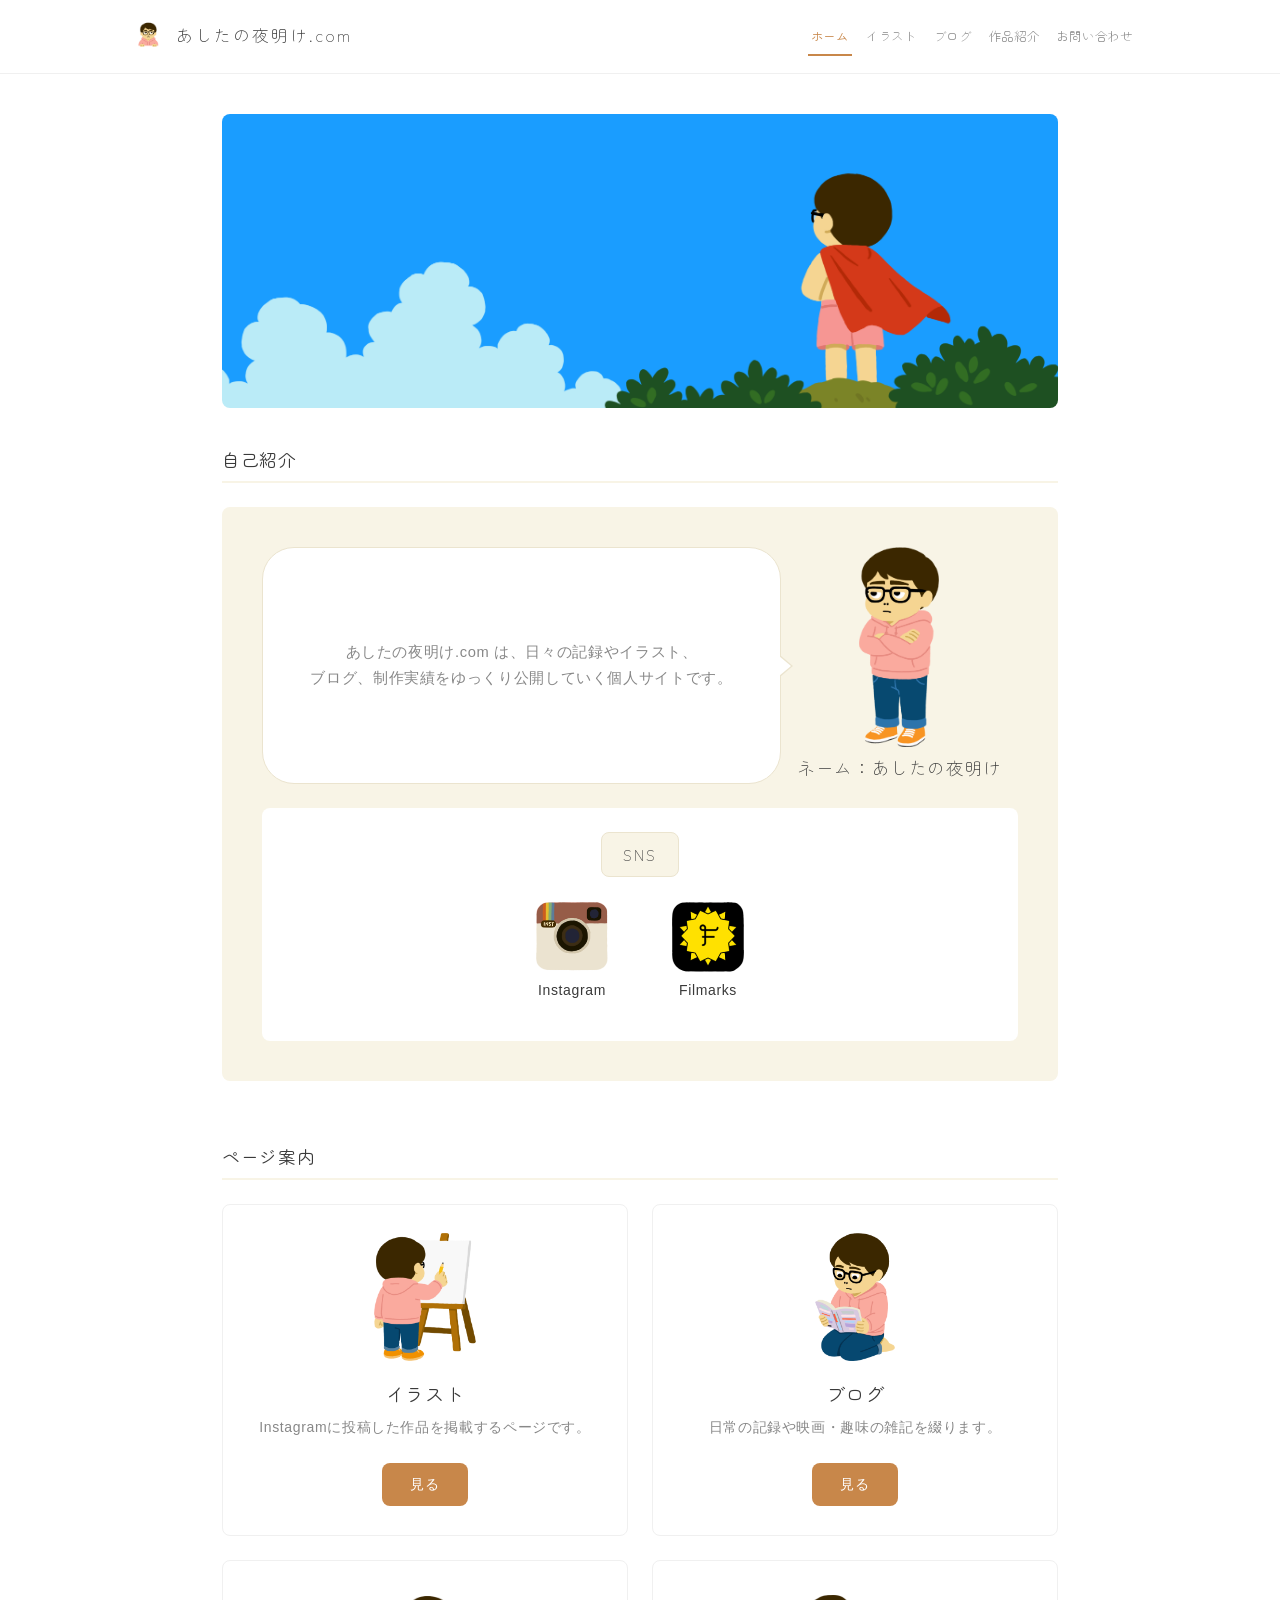
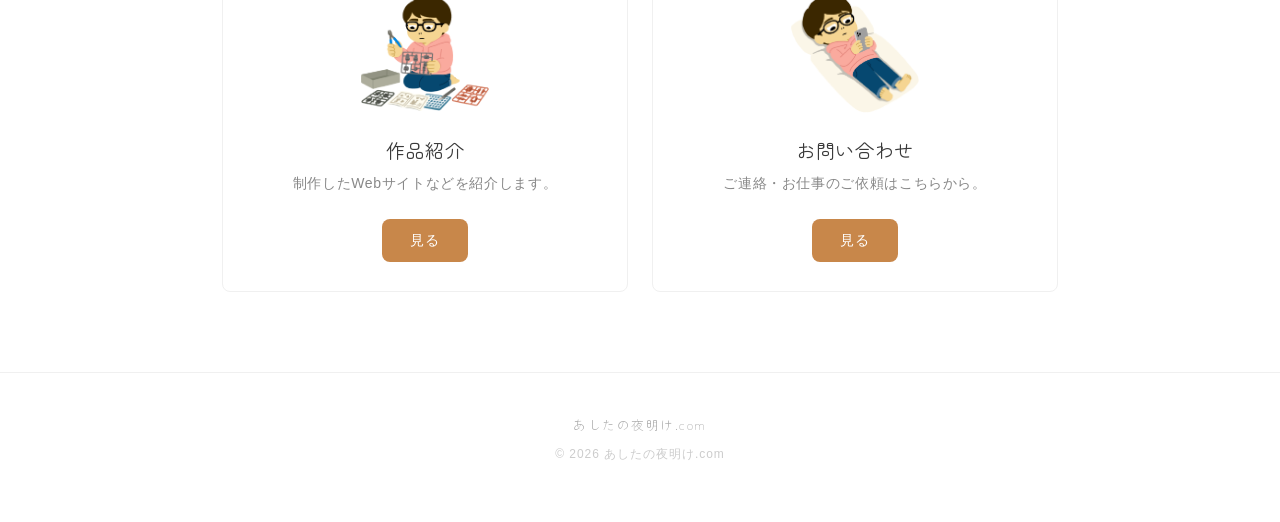
==== index.html @ b22ec567 "自己紹介欄のSNS表示を整理 Co-authored-by: Cursor <cursoragent@cursor.com>" ====
<!DOCTYPE html>
<html lang="ja">
<head>
  <meta charset="UTF-8">
  <meta name="viewport" content="width=device-width, initial-scale=1.0">
  <!-- Google tag (gtag.js) -->
  <script async src="https://www.googletagmanager.com/gtag/js?id=G-9WKCQCYGFY"></script>
  <script>
    window.dataLayer = window.dataLayer || [];
    function gtag(){dataLayer.push(arguments);}
    gtag('js', new Date());

    gtag('config', 'G-9WKCQCYGFY');
  </script>
  <link rel="icon" href="images/favicon.png" type="image/png">

  <meta name="description" content="「あしたの夜明け」は、日々の記録やイラスト、ブログ、作品紹介をゆっくり公開していく個人サイトです。">

  <link rel="canonical" href="https://ashitanoyoake.com/">

  <meta property="og:title" content="あしたの夜明け | 日常の記録・イラスト・作品">
  <meta property="og:description" content="「あしたの夜明け」は、日々の記録やイラスト、ブログ、作品紹介をゆっくり公開していく個人サイトです。">
  <meta property="og:type" content="website">
  <meta property="og:url" content="https://ashitanoyoake.com/">
  <meta property="og:site_name" content="あしたの夜明け">
  <meta property="og:image" content="https://ashitanoyoake.com/images/ogp.png">
  <meta property="og:image:width" content="1200">
  <meta property="og:image:height" content="630">
  <meta property="og:image:type" content="image/png">

  <meta name="twitter:card" content="summary">
  <meta name="twitter:title" content="あしたの夜明け | 日常の記録・イラスト・作品">
  <meta name="twitter:description" content="「あしたの夜明け」は、日々の記録やイラスト、ブログ、作品紹介をゆっくり公開していく個人サイトです。">
  <meta name="twitter:image" content="https://ashitanoyoake.com/images/ogp.png">

  <script type="application/ld+json">
  {
    "@context": "https://schema.org",
    "@type": "WebSite",
    "name": "あしたの夜明け",
    "alternateName": "Ashita no Yoake",
    "url": "https://ashitanoyoake.com/",
    "description": "好きなものを、好きなかたちで。映画・フィギュア・写真・イラスト・日常の記録をまとめた個人サイト。",
    "inLanguage": "ja"
  }
  </script>
  <script type="application/ld+json">
  {
    "@context": "https://schema.org",
    "@type": "Person",
    "url": "https://ashitanoyoake.com/",
    "sameAs": [
      "https://www.instagram.com/ashitanoyoakedotcom/"
    ]
  }
  </script>

  <title>あしたの夜明け.com | 〜日常の記録〜</title>
  <link rel="preconnect" href="https://fonts.googleapis.com">
  <link rel="preconnect" href="https://fonts.gstatic.com" crossorigin>
  <link href="https://fonts.googleapis.com/css2?family=Zen+Maru+Gothic&display=swap" rel="stylesheet">
  <link rel="stylesheet" href="style.css">
</head>
<body>
  <header class="site-header">
    <div class="layout-inner header-inner">
      <p class="site-logo">
        <a href="index.html">
          <img src="images/favicon.png" alt="" class="site-logo-icon" width="32" height="32">
          あしたの夜明け.com
        </a>
      </p>

      <button class="nav-toggle" type="button" aria-expanded="false" aria-controls="site-nav" aria-label="メニューを開く">
        <span class="nav-toggle-bar"></span>
        <span class="nav-toggle-bar"></span>
        <span class="nav-toggle-bar"></span>
      </button>

      <nav class="site-nav" id="site-nav" aria-label="メインナビゲーション">
        <ul class="nav-list">
          <li><a href="index.html" aria-current="page">ホーム</a></li>
          <li><a href="instagram.html">イラスト</a></li>
          <li><a href="blog.html">ブログ</a></li>
          <li><a href="works.html">作品紹介</a></li>
          <li><a href="contact.html">お問い合わせ</a></li>
        </ul>
      </nav>
    </div>
  </header>

  <main class="page-main home-page">
    <div class="content-inner">
      <h1 class="visually-hidden">あしたの夜明け.com</h1>

      <section class="hero home-hero" aria-label="メインビジュアル">
        <!-- メインビジュアル: images/main-visual.jpg を差し替えるだけで反映されます -->
        <div class="hero-visual-wrap">
          <img
            src="images/main-visual.jpg"
            alt="青空の下、丘の上で赤いマントをはおった少年が遠くを見つめているイラスト"
            class="hero-visual"
            width="1024"
            height="682"
          >
        </div>
      </section>

      <section class="home-section intro" aria-labelledby="intro-heading">
        <h2 id="intro-heading" class="section-heading">自己紹介</h2>
        <div class="intro-card">
          <div class="intro-dialogue">
            <div class="intro-speech">
              <p class="intro-text">
                <span class="intro-text-line">あしたの夜明け.com は、日々の記録やイラスト、</span>
                <span class="intro-text-line">ブログ、制作実績をゆっくり公開していく個人サイトです。</span>
              </p>
            </div>
            <div class="intro-profile">
              <!-- プロフィール画像: images/profile.jpg を差し替えるだけで反映されます -->
              <img
                src="images/profile.jpg"
                alt="あしたの夜明けのプロフィール画像"
                class="profile-avatar"
                width="80"
              >
              <p class="profile-name">ネーム：あしたの夜明け</p>
            </div>
          </div>
          <div class="intro-sns">
            <div class="intro-sns-card">
              <p class="intro-sns-heading">SNS</p>
              <!-- SNSアイコン: images/sns/ 内の jpg を差し替えるだけで反映されます -->
              <ul class="sns-list">
                <li>
                  <a href="#" class="sns-link">
                    <img src="images/sns/instagram.jpg" alt="" class="sns-icon" width="64" height="64">
                    <span class="sns-label">Instagram</span>
                  </a>
                </li>
                <li>
                  <a href="#" class="sns-link">
                    <img src="images/sns/filmarks.jpg" alt="" class="sns-icon" width="64" height="64">
                    <span class="sns-label">Filmarks</span>
                  </a>
                </li>
              </ul>
            </div>
          </div>
        </div>
      </section>

      <section class="home-section page-guide" aria-labelledby="guide-heading">
        <h2 id="guide-heading" class="section-heading">ページ案内</h2>
        <!-- ページ案内アイコン: images/guide/ 内の jpg を差し替えるだけで反映されます -->
        <div class="guide-cards">
          <article>
            <a href="instagram.html" class="guide-card-link">
              <img src="images/guide/illustration.jpg" alt="" class="guide-icon" width="128" height="128">
              <h3 class="guide-card-title">イラスト</h3>
              <p class="guide-card-text">Instagramに投稿した作品を掲載するページです。</p>
              <span class="guide-card-more">見る</span>
            </a>
          </article>
          <article>
            <a href="blog.html" class="guide-card-link">
              <img src="images/guide/blog.jpg" alt="" class="guide-icon" width="128" height="128">
              <h3 class="guide-card-title">ブログ</h3>
              <p class="guide-card-text">日常の記録や映画・趣味の雑記を綴ります。</p>
              <span class="guide-card-more">見る</span>
            </a>
          </article>
          <article>
            <a href="works.html" class="guide-card-link">
              <img src="images/guide/works.jpg" alt="" class="guide-icon" width="128" height="128">
              <h3 class="guide-card-title">作品紹介</h3>
              <p class="guide-card-text">制作したWebサイトなどを紹介します。</p>
              <span class="guide-card-more">見る</span>
            </a>
          </article>
          <article>
            <a href="contact.html" class="guide-card-link">
              <img src="images/guide/contact.jpg" alt="" class="guide-icon" width="128" height="128">
              <h3 class="guide-card-title">お問い合わせ</h3>
              <p class="guide-card-text">ご連絡・お仕事のご依頼はこちらから。</p>
              <span class="guide-card-more">見る</span>
            </a>
          </article>
        </div>
      </section>
    </div>
  </main>

  <footer class="site-footer">
    <div class="layout-inner footer-inner">
      <p class="footer-brand">あしたの夜明け.com</p>
      <p class="footer-copy">&copy; 2026 あしたの夜明け.com</p>
    </div>
  </footer>

  <button class="page-top-button" type="button" aria-label="ページトップへ戻る">↑ Top</button>

  <script src="script.js"></script>
</body>
</html>
---- style.css ----
/* ========================================
   変数（色・フォント・余白）
   ======================================== */
:root {
  --color-cream: #f8f4e6;
  --color-cream-dark: #ebe4cf;
  --color-white: #ffffff;
  --color-text: #3a3a3a;
  --color-text-muted: #888888;
  --color-border: #f0f0f0;
  --color-accent: #c8874a;
  --color-accent-light: #f5ebe0;

  --font-display: "Zen Maru Gothic", sans-serif;
  --font-body: "Hiragino Sans", "Hiragino Kaku Gothic ProN", Meiryo, sans-serif;

  --layout-max: 1080px;   /* ヘッダー・フッター */
  --content-max: 900px;    /* メインコンテンツ */
  --space-xs: 0.5rem;
  --space-sm: 1rem;
  --space-md: 1.5rem;
  --space-lg: 2.5rem;
  --space-xl: 4rem;

  --radius: 8px;
  --shadow: 0 2px 8px rgba(0, 0, 0, 0.06);
}

/* ========================================
   リセット・基本スタイル
   ======================================== */
*,
*::before,
*::after {
  box-sizing: border-box;
}

body {
  margin: 0;
  font-family: var(--font-body);
  font-size: 16px;
  font-weight: 300;
  line-height: 1.9;
  letter-spacing: 0.04em;
  color: var(--color-text);
  background-color: var(--color-white);
}

img {
  max-width: 100%;
  height: auto;
  display: block;
}

a {
  color: var(--color-text);
  text-decoration: none;
}

a:hover {
  color: var(--color-accent);
}

h1, h2, h3 {
  line-height: 1.4;
  margin: 0 0 var(--space-sm);
}

p {
  margin: 0 0 var(--space-sm);
}

ul {
  margin: 0;
  padding: 0;
  list-style: none;
}

/* ヘッダー・フッター用（1080px） */
.layout-inner {
  max-width: var(--layout-max);
  margin-inline: auto;
  padding-inline: 2rem;
  width: 100%;
}

/* メインコンテンツ用（900px） */
.content-inner {
  max-width: var(--content-max);
  margin-inline: auto;
  padding-inline: 2rem;
  width: 100%;
}

main.page-main {
  padding-bottom: 5rem;
}

.page-main.home-page {
  padding-top: 0;
}

.page-main:not(.home-page) {
  padding-top: 2.5rem;
}

/* ========================================
   ヘッダー
   ======================================== */
.site-header {
  background-color: var(--color-white);
  border-bottom: 1px solid var(--color-border);
}

.header-inner {
  display: flex;
  flex-wrap: wrap;
  align-items: center;
  gap: var(--space-sm);
  padding-block: 1.2rem 1rem;
}

.site-logo {
  margin: 0;
  font-family: var(--font-display);
  font-size: 1.05rem;
  letter-spacing: 0.12em;
  line-height: 1.5;
}

.site-logo a {
  display: inline-flex;
  align-items: center;
  gap: 0.75rem;
  color: var(--color-text);
  text-decoration: none;
}

.site-logo a:hover {
  color: var(--color-text);
  text-decoration: none;
}

.site-logo-icon {
  width: 32px;
  height: 32px;
  flex-shrink: 0;
}

.nav-toggle {
  display: none;
  flex-direction: column;
  justify-content: center;
  gap: 5px;
  width: 44px;
  height: 44px;
  padding: 0;
  border: none;
  border-radius: 0;
  background: transparent;
  cursor: pointer;
}

.nav-toggle-bar {
  display: block;
  width: 20px;
  height: 2px;
  margin-inline: auto;
  background-color: var(--color-text);
  transition: transform 0.2s, opacity 0.2s;
}

.site-nav {
  margin-left: auto;
  margin-right: 0.75rem;
}

.nav-list {
  display: flex;
  flex-wrap: wrap;
  justify-content: flex-end;
  gap: var(--space-xs) 0.65rem;
}

.nav-list a {
  display: inline-block;
  padding: 0.3rem 0.2rem;
  font-family: var(--font-display);
  font-size: 0.78rem;
  color: var(--color-text-muted);
  border-bottom: 2px solid transparent;
  text-decoration: none;
  letter-spacing: 0.06em;
  transition: color 0.2s ease, border-color 0.2s ease;
}

.nav-list a:hover {
  color: var(--color-accent);
  text-decoration: none;
}

.nav-list a[aria-current="page"] {
  font-weight: 400;
  color: var(--color-accent);
  border-bottom-color: var(--color-accent);
}

/* ========================================
   下層ページ：ページヘッダー
   ======================================== */
.page-header {
  margin-bottom: 2.5rem;
  text-align: center;
}

.page-deco {
  margin: 0 0 1.25rem;
}

.page-title {
  display: inline-block;
  margin: 0 0 0.75rem;
  padding-bottom: 0.35rem;
  border-bottom: 2px solid var(--color-accent);
  font-family: var(--font-display);
  font-size: 1.2rem;
  font-weight: 400;
  letter-spacing: 0.1em;
  color: var(--color-text);
}

.page-lead,
.section-lead {
  margin: 0 auto;
  max-width: 36em;
  font-size: 0.875rem;
  line-height: 1.9;
  color: var(--color-text-muted);
}

.section-link {
  margin-top: var(--space-md);
  font-size: 0.875rem;
}

.section-link a {
  color: var(--color-accent);
}

.section-link a:hover {
  color: var(--color-accent);
  text-decoration: none;
}

/* ========================================
   プレースホルダー
   ======================================== */
.placeholder {
  display: flex;
  align-items: center;
  justify-content: center;
  background: linear-gradient(145deg, var(--color-cream-dark), var(--color-cream));
  border: 1px solid var(--color-border);
  color: var(--color-text-muted);
  font-size: 0.75rem;
  box-sizing: border-box;
}

.deco-placeholder {
  width: 160px;
  height: 160px;
  margin-inline: auto;
  border-radius: 50%;
}

.page-deco-image {
  display: block;
  width: 160px;
  height: 160px;
  margin-inline: auto;
  object-fit: contain;
}

.page-deco-image-sm {
  width: 128px;
  height: 128px;
}

.thumb-placeholder,
.work-placeholder,
.gallery-placeholder {
  width: 100%;
  aspect-ratio: 1 / 1;
}

.multi-placeholder {
  width: 100%;
  aspect-ratio: 1 / 1;
  font-size: 0.7rem;
  border-style: dashed;
  background-color: var(--color-white);
}

.guide-icon {
  display: block;
  width: 128px;
  height: 128px;
  margin: 0 auto 1.2rem;
  object-fit: contain;
}

/* ========================================
   ホーム：メインビジュアル
   ======================================== */
.hero {
  background: linear-gradient(180deg, var(--color-cream) 0%, var(--color-white) 100%);
  padding-block: var(--space-lg) var(--space-md);
}

.home-hero {
  margin-bottom: var(--space-lg);
  padding: 0;
  background: none;
}

.home-hero .hero-visual-wrap {
  width: 100%;
  overflow: hidden;
  border-radius: var(--radius);
  box-shadow: none;
  aspect-ratio: 1024 / 360;
}

.home-hero .hero-visual {
  display: block;
  width: 100%;
  height: 100%;
  object-fit: cover;
  object-position: center bottom;
}

.hero-visual-wrap {
  overflow: hidden;
  border-radius: var(--radius);
  aspect-ratio: 1024 / 400;
  box-shadow: var(--shadow);
}

.hero-visual {
  display: block;
  width: 100%;
  height: 100%;
  object-fit: cover;
  object-position: center bottom;
}

.visually-hidden {
  position: absolute;
  width: 1px;
  height: 1px;
  padding: 0;
  margin: -1px;
  overflow: hidden;
  clip: rect(0, 0, 0, 0);
  white-space: nowrap;
  border: 0;
}

/* ========================================
   ホーム：セクション共通
   ======================================== */
.page-main.home-page > .content-inner {
  padding-top: var(--space-lg);
}

.home-section {
  margin-bottom: var(--space-xl);
}

.home-section:last-child {
  margin-bottom: 0;
}

.section-heading {
  font-family: var(--font-display);
  font-size: 1.1rem;
  font-weight: 400;
  padding-bottom: var(--space-xs);
  border-bottom: 2px solid var(--color-cream);
  margin-bottom: var(--space-md);
}

/* 自己紹介 */
.intro-card {
  display: flex;
  flex-direction: column;
  gap: var(--space-md);
  padding: var(--space-lg);
  border: none;
  border-radius: var(--radius);
  background-color: var(--color-cream);
}

.intro-sns {
  text-align: center;
}

.intro-sns-card {
  padding: var(--space-md) var(--space-md) var(--space-lg);
  border: none;
  border-radius: var(--radius);
  background-color: var(--color-white);
  container-type: inline-size;
}

.intro-sns-heading {
  display: inline-block;
  font-family: var(--font-display);
  font-size: 0.95rem;
  letter-spacing: 0.12em;
  margin: 0 0 var(--space-md);
  padding: 0.45rem 1.35rem;
  color: var(--color-text);
  background-color: var(--color-cream);
  border: 1px solid var(--color-cream-dark);
  border-radius: var(--radius);
}

.intro-sns .sns-list {
  display: flex;
  flex-wrap: nowrap;
  justify-content: center;
  align-items: flex-start;
  width: 100%;
  gap: 3rem;
}

.intro-sns .sns-list li {
  flex: 0 0 auto;
  min-width: 5.5rem;
}

.intro-sns .sns-link {
  width: auto;
}

.intro-sns .sns-icon {
  width: 72px;
  height: 72px;
  margin-inline: auto;
  margin-bottom: var(--space-xs);
}

.intro-sns .sns-label {
  display: block;
  font-size: 0.875rem;
  line-height: 1.4;
}

.intro-dialogue {
  display: flex;
  align-items: stretch;
  gap: var(--space-sm);
}

.intro-speech {
  position: relative;
  flex: 1;
  min-width: 0;
  display: flex;
  align-items: center;
  padding: var(--space-md) var(--space-lg);
  background-color: var(--color-white);
  border: 1px solid var(--color-cream-dark);
  border-radius: 2rem;
  container-type: inline-size;
}

.intro-speech::before,
.intro-speech::after {
  content: "";
  position: absolute;
  top: 50%;
  transform: translateY(-50%);
  border-style: solid;
}

.intro-speech::before {
  right: -13px;
  border-width: 11px 0 11px 13px;
  border-color: transparent transparent transparent var(--color-cream-dark);
}

.intro-speech::after {
  right: -11px;
  border-width: 10px 0 10px 12px;
  border-color: transparent transparent transparent var(--color-white);
}

.intro-speech .intro-text {
  margin: 0;
  width: 100%;
  min-width: 0;
  color: var(--color-text-muted);
  font-size: clamp(0.875rem, calc((100cqi - 2.5rem) / 27), 1rem);
  line-height: 1.75;
  text-align: center;
}

.intro-text-line {
  display: block;
}

.intro-profile {
  flex-shrink: 0;
  display: flex;
  flex-direction: column;
  align-items: center;
  justify-content: center;
  gap: 0.25rem;
  min-width: 100px;
  margin-right: var(--space-sm);
  text-align: center;
}

.profile-avatar {
  width: 80px;
  height: auto;
  flex-shrink: 0;
  object-fit: contain;
}

.profile-name {
  font-family: var(--font-display);
  font-size: clamp(0.95rem, 2.5vw, 1.1rem);
  margin: 0;
}

/* ========================================
   ページトップへ戻るボタン
   ======================================== */
.page-top-button {
  position: fixed;
  right: var(--space-md);
  bottom: var(--space-md);
  z-index: 100;
  padding: 0.6rem 0.9rem;
  font-family: var(--font-body);
  font-size: 0.8125rem;
  line-height: 1;
  color: var(--color-text);
  background-color: var(--color-white);
  border: 1px solid var(--color-border);
  border-radius: var(--radius);
  box-shadow: var(--shadow);
  cursor: pointer;
  opacity: 0;
  visibility: hidden;
  pointer-events: none;
  transform: translateY(0.5rem);
  transition:
    opacity 0.3s ease,
    visibility 0.3s ease,
    transform 0.3s ease,
    color 0.2s ease,
    border-color 0.2s ease;
}

.page-top-button.is-visible {
  opacity: 1;
  visibility: visible;
  pointer-events: auto;
  transform: translateY(0);
}

.page-top-button:hover {
  color: var(--color-accent);
  border-color: var(--color-accent);
}

.page-top-button:focus-visible {
  outline: 2px solid var(--color-accent);
  outline-offset: 2px;
}

/* SNS */
.sns-list {
  display: flex;
  flex-wrap: wrap;
  justify-content: center;
  gap: var(--space-lg);
}

.sns-link {
  display: flex;
  flex-direction: column;
  align-items: center;
  color: var(--color-text);
  text-align: center;
  text-decoration: none;
}

.sns-link:hover {
  color: var(--color-accent);
  text-decoration: none;
}

.sns-icon {
  width: 64px;
  height: 64px;
  margin-bottom: var(--space-xs);
  object-fit: contain;
}

.sns-label {
  font-size: 0.875rem;
  line-height: 1.4;
}

/* ページ案内カード */
.guide-cards {
  display: grid;
  grid-template-columns: repeat(2, 1fr);
  gap: var(--space-md);
}

.guide-card-link {
  display: block;
  padding: 1.8rem 1.2rem;
  text-align: center;
  color: var(--color-text);
  border: 1px solid var(--color-border);
  border-radius: var(--radius);
  background: var(--color-white);
  transition: border-color 0.2s, background-color 0.2s;
}

.guide-card-link:hover {
  color: var(--color-text);
  text-decoration: none;
  border-color: var(--color-cream-dark);
  background-color: var(--color-cream);
}

.guide-card-title {
  font-family: var(--font-display);
  font-size: 1.2rem;
  font-weight: 400;
  margin-bottom: var(--space-xs);
}

.guide-card-text {
  margin: 0 0 var(--space-md);
  font-size: 0.875rem;
  color: var(--color-text-muted);
  line-height: 1.7;
}

.guide-card-more {
  display: inline-block;
  padding: 0.5rem 1.75rem;
  font-size: 0.875rem;
  color: var(--color-white);
  background-color: var(--color-accent);
  border-radius: var(--radius);
  transition: background-color 0.2s;
}

.guide-card-link:hover .guide-card-more {
  background-color: var(--color-text);
}

/* ========================================
   イラスト：ギャラリー
   ======================================== */
.gallery {
  display: grid;
  gap: var(--space-sm);
}

.gallery-illustration {
  grid-template-columns: repeat(3, 1fr);
}

/* Instagram ギャラリー */
.instagram-gallery-wrap {
  margin-bottom: var(--space-lg);
}

.instagram-gallery {
  display: grid;
  grid-template-columns: repeat(3, 1fr);
  gap: var(--space-md);
}

@media (max-width: 900px) {
  .instagram-gallery {
    grid-template-columns: repeat(2, 1fr);
  }
}

.instagram-gallery[hidden] {
  display: none !important;
}

.instagram-gallery-message[hidden] {
  display: none !important;
}

.instagram-gallery-message {
  margin: var(--space-lg) 0;
  padding: var(--space-lg);
  text-align: center;
  color: var(--color-text-muted);
  background-color: var(--color-white);
  border: 1px solid var(--color-border);
  border-radius: var(--radius);
}

.instagram-gallery-item {
  display: block;
  width: 100%;
  aspect-ratio: 1 / 1;
  padding: 0;
  overflow: hidden;
  border: 1px solid var(--color-border);
  border-radius: var(--radius);
  background-color: var(--color-white);
  cursor: pointer;
  transition: border-color 0.2s ease;
}

.instagram-gallery-item:hover {
  border-color: var(--color-accent);
}

.instagram-gallery-item:focus-visible {
  outline: 2px solid var(--color-accent);
  outline-offset: 2px;
}

.instagram-gallery-item img {
  display: block;
  width: 100%;
  height: 100%;
  object-fit: cover;
}

/* Instagram モーダル */
body.instagram-modal-open {
  overflow: hidden;
}

.instagram-modal {
  position: fixed;
  inset: 0;
  z-index: 200;
  display: flex;
  align-items: center;
  justify-content: center;
  padding: var(--space-md);
  background-color: rgba(0, 0, 0, 0.82);
}

.instagram-modal[hidden] {
  display: none;
}

.instagram-modal-inner {
  position: relative;
  width: min(92vw, 720px);
  max-height: 92vh;
}

.instagram-modal-figure {
  display: flex;
  flex-direction: column;
  align-items: center;
  margin: 0;
}

.instagram-modal-image {
  display: block;
  max-width: 100%;
  max-height: calc(92vh - 5rem);
  width: auto;
  height: auto;
  object-fit: contain;
  border-radius: var(--radius);
}

.instagram-modal-caption {
  margin-top: var(--space-sm);
  text-align: center;
}

.instagram-modal-link {
  display: inline-block;
  padding: 0.5rem 1rem;
  font-size: 0.875rem;
  font-weight: 500;
  color: var(--color-white);
  background-color: var(--color-accent);
  border-radius: var(--radius);
  text-decoration: none;
  transition: background-color 0.2s ease;
}

.instagram-modal-link:hover {
  background-color: var(--color-text);
  text-decoration: none;
}

.instagram-modal-close,
.instagram-modal-prev,
.instagram-modal-next {
  position: absolute;
  z-index: 1;
  display: flex;
  align-items: center;
  justify-content: center;
  width: 2.5rem;
  height: 2.5rem;
  padding: 0;
  font-size: 1.25rem;
  line-height: 1;
  color: var(--color-white);
  background-color: rgba(0, 0, 0, 0.55);
  border: 1px solid rgba(255, 255, 255, 0.25);
  border-radius: 50%;
  cursor: pointer;
  transition: background-color 0.2s ease;
}

.instagram-modal-close:hover,
.instagram-modal-prev:hover,
.instagram-modal-next:hover,
.instagram-modal-close:focus-visible,
.instagram-modal-prev:focus-visible,
.instagram-modal-next:focus-visible {
  background-color: rgba(0, 0, 0, 0.8);
  outline: none;
}

.instagram-modal-close {
  top: -0.25rem;
  right: -0.25rem;
  font-size: 1.5rem;
}

.instagram-modal-prev {
  top: 50%;
  left: -3rem;
  transform: translateY(-50%);
}

.instagram-modal-next {
  top: 50%;
  right: -3rem;
  transform: translateY(-50%);
}

.instagram-modal-prev:disabled,
.instagram-modal-next:disabled {
  opacity: 0.35;
  cursor: not-allowed;
}

.instagram-modal-prev:disabled:hover,
.instagram-modal-next:disabled:hover {
  background-color: rgba(0, 0, 0, 0.55);
}

/* ========================================
   ブログ：記事一覧＋サイドバー
   ======================================== */
.blog-layout {
  display: grid;
  grid-template-columns: minmax(0, 1fr) 240px;
  column-gap: var(--space-xl);
  row-gap: var(--space-lg);
  align-items: start;
  margin-top: 0;
}

.blog-main {
  min-width: 0;
}

.blog-list {
  list-style: none;
  margin: 0;
  padding: 0;
}

.blog-item.is-hidden {
  display: none;
}

.blog-list li {
  border-bottom: 1px solid var(--color-border);
}

.blog-list li:last-child {
  border-bottom: none;
}

.blog-item-link {
  display: flex;
  align-items: center;
  justify-content: space-between;
  gap: var(--space-sm);
  padding: 1.25rem 0;
  color: var(--color-text);
  text-decoration: none;
  transition: color 0.2s ease;
}

.blog-item-link:hover {
  color: var(--color-accent);
  text-decoration: none;
}

.blog-item-body {
  flex: 1;
}

.blog-date {
  display: block;
  font-size: 0.8125rem;
  color: var(--color-text-muted);
  margin-bottom: 0.2rem;
}

.blog-category {
  display: inline-block;
  margin-bottom: 0.35rem;
  padding: 0.15rem 0.5rem;
  font-size: 0.75rem;
  line-height: 1.4;
  color: var(--color-accent);
  background-color: var(--color-accent-light);
  border: 1px solid var(--color-border);
  border-radius: 999px;
}

.blog-title {
  display: block;
  font-size: 0.95rem;
  font-weight: 400;
  margin-bottom: 0.3rem;
}

.blog-excerpt {
  margin: 0;
  font-size: 0.875rem;
  color: var(--color-text-muted);
}

.blog-arrow {
  flex-shrink: 0;
  font-size: 1rem;
  color: var(--color-border);
}

.blog-sidebar {
  display: flex;
  flex-direction: column;
  gap: var(--space-md);
  margin-top: 0;
  margin-inline-start: var(--space-sm);
  justify-self: end;
}

.blog-widget {
  padding: var(--space-md);
  border: 1px solid var(--color-border);
  border-radius: var(--radius);
  background-color: var(--color-white);
}

.blog-widget-title {
  margin: 0 0 var(--space-sm);
  padding-bottom: 0.5rem;
  font-family: var(--font-display);
  font-size: 0.9rem;
  font-weight: 400;
  letter-spacing: 0.08em;
  border-bottom: 1px solid var(--color-border);
}

.blog-category-list {
  list-style: none;
  margin: 0;
  padding: 0;
  display: flex;
  flex-direction: column;
  gap: 0.35rem;
}

.blog-category-button {
  width: 100%;
  padding: 0.45rem 0.75rem;
  font-family: var(--font-body);
  font-size: 0.875rem;
  text-align: left;
  color: var(--color-text);
  background-color: var(--color-white);
  border: 1px solid var(--color-border);
  border-radius: var(--radius);
  cursor: pointer;
  transition:
    color 0.2s ease,
    border-color 0.2s ease,
    background-color 0.2s ease;
}

.blog-category-button:hover {
  color: var(--color-accent);
  border-color: var(--color-accent);
}

.blog-category-button.is-active {
  color: var(--color-white);
  background-color: var(--color-accent);
  border-color: var(--color-accent);
}

.blog-recent-list {
  list-style: none;
  margin: 0;
  padding: 0;
}

.blog-recent-list li {
  padding: 0.65rem 0;
  border-bottom: 1px solid var(--color-border);
}

.blog-recent-list li:last-child {
  padding-bottom: 0;
  border-bottom: none;
}

.blog-recent-list li:first-child {
  padding-top: 0;
}

.blog-recent-link {
  display: block;
  margin-bottom: 0.2rem;
  font-size: 0.875rem;
  font-weight: 500;
  line-height: 1.5;
  color: var(--color-text);
  text-decoration: none;
}

.blog-recent-link:hover {
  color: var(--color-accent);
  text-decoration: none;
}

.blog-recent-date {
  display: block;
  font-size: 0.75rem;
  color: var(--color-text-muted);
}

.blog-profile-avatar {
  display: block;
  width: 56px;
  height: auto;
  margin: 0 auto var(--space-sm);
  object-fit: contain;
}

.blog-profile-text {
  margin: 0 0 var(--space-sm);
  font-size: 0.875rem;
  line-height: 1.7;
  color: var(--color-text-muted);
}

.blog-profile-link {
  display: inline-block;
  font-size: 0.875rem;
  font-weight: 500;
  color: var(--color-accent);
  text-decoration: none;
}

.blog-profile-link:hover {
  text-decoration: underline;
}

/* ========================================
   実績紹介：ポートフォリオカード
   ======================================== */
.works-portfolio {
  display: flex;
  flex-direction: column;
  gap: var(--space-xl);
}

.works-card {
  display: flex;
  flex-direction: column;
  overflow: hidden;
  width: 100%;
  padding: var(--space-lg);
  background-color: var(--color-white);
  border: 1px solid var(--color-border);
  border-radius: var(--radius);
  transition: border-color 0.2s ease;
  container-type: inline-size;
}

.works-card:hover {
  border-color: var(--color-accent);
}

.works-card-body {
  display: flex;
  flex-direction: column;
  align-items: flex-start;
  width: 100%;
}

.works-card-visual {
  display: flex;
  justify-content: center;
  width: 100%;
  margin: var(--space-sm) 0 var(--space-lg);
}

.works-mockup-stage {
  position: relative;
  width: 100%;
}

.works-mockup {
  position: relative;
}

.works-mockup-pc {
  width: 100%;
  margin-inline: auto;
}

.works-mockup-frame {
  overflow: hidden;
  background-color: var(--color-white);
  border: 1px solid var(--color-border);
}

.works-mockup-pc .works-mockup-frame {
  border-radius: calc(var(--radius) + 2px);
}

.works-mockup-bar {
  display: flex;
  gap: 0.35rem;
  align-items: center;
  padding: 0.55rem 0.75rem;
  background: linear-gradient(180deg, var(--color-cream) 0%, var(--color-cream-dark) 100%);
  border-bottom: 1px solid var(--color-border);
}

.works-mockup-bar span {
  display: block;
  width: 0.5rem;
  height: 0.5rem;
  border-radius: 50%;
  background-color: var(--color-border);
}

.works-mockup-bar span:first-child {
  background-color: #d4a89a;
}

.works-mockup-bar span:nth-child(2) {
  background-color: #d4c4a0;
}

.works-mockup-bar span:nth-child(3) {
  background-color: #a8c4a0;
}

.works-mockup-screen {
  overflow: hidden;
  aspect-ratio: 1024 / 455;
  background-color: var(--color-cream);
}

.works-mockup-image {
  display: block;
  width: 100%;
  height: 100%;
  object-fit: cover;
  object-position: center bottom;
}

.works-badge {
  display: inline-block;
  margin-bottom: 0.85rem;
  padding: 0.28rem 0.8rem;
  font-size: 0.75rem;
  font-weight: 400;
  letter-spacing: 0.06em;
  color: var(--color-accent);
  background-color: var(--color-accent-light);
  border: 1px solid var(--color-border);
  border-radius: 999px;
}

.works-card-title {
  margin: 0 0 0.75rem;
  font-family: var(--font-display);
  font-size: 1.15rem;
  font-weight: 400;
  line-height: 1.5;
  letter-spacing: 0.06em;
}

.works-card-desc {
  width: 100%;
  margin: 0 0 var(--space-sm);
  font-size: 0.9375rem;
  line-height: 1.9;
  color: var(--color-text-muted);
}

.works-meta {
  display: flex;
  flex-direction: column;
  gap: var(--space-md);
  width: 100%;
  margin-bottom: var(--space-lg);
}

.works-meta-label {
  margin: 0 0 0.55rem;
  font-size: 0.8125rem;
  font-weight: 500;
  letter-spacing: 0.08em;
  color: var(--color-text);
}

.works-meta-text {
  margin: 0;
  font-size: 0.9375rem;
  line-height: 1.9;
  color: var(--color-text-muted);
}

.works-tag-list {
  display: flex;
  flex-wrap: wrap;
  gap: 0.45rem;
  list-style: none;
  margin: 0;
  padding: 0;
}

.works-tag-list li {
  padding: 0.32rem 0.7rem;
  font-size: 0.8125rem;
  line-height: 1.45;
  color: var(--color-text);
  background-color: var(--color-accent-light);
  border: 1px solid var(--color-border);
  border-radius: 999px;
}

.works-tag-list-tech li {
  color: var(--color-text-muted);
  background-color: var(--color-white);
}

.works-card-button {
  align-self: center;
  display: inline-block;
  padding: 0.65rem 2rem;
  font-size: 0.875rem;
  font-weight: 400;
  color: var(--color-white);
  background-color: var(--color-accent);
  border-radius: 2rem;
  text-decoration: none;
  transition: background-color 0.2s ease;
}

@container (min-width: 640px) {
  .works-card-title {
    font-size: 1.25rem;
  }
}

.works-card-button:hover {
  background-color: var(--color-text);
  text-decoration: none;
}

.works-coming-soon {
  margin: 0;
  padding: var(--space-lg);
  text-align: center;
  font-size: 0.875rem;
  line-height: 1.9;
  color: var(--color-text-muted);
  background-color: var(--color-white);
  border: 1px dashed var(--color-border);
  border-radius: var(--radius);
}

/* ========================================
   お問い合わせフォーム
   ======================================== */
.contact-form p {
  margin: 0 0 2rem;
}

.contact-form label {
  display: block;
  margin-bottom: 0.4rem;
  font-size: 0.875rem;
  color: var(--color-text-muted);
}

.contact-form input,
.contact-form textarea {
  width: 100%;
  padding: 0.5rem 0;
  border: none;
  border-bottom: 1px solid var(--color-border);
  background: transparent;
  font-size: 1rem;
  font-family: inherit;
  color: var(--color-text);
  resize: vertical;
}

.contact-form input:focus,
.contact-form textarea:focus {
  outline: none;
  border-bottom-color: var(--color-accent);
}

.contact-form button {
  display: block;
  margin: 2rem auto 0;
  padding: 0.65rem 2.5rem;
  background-color: var(--color-text);
  color: var(--color-white);
  border: none;
  border-radius: 2rem;
  font-size: 0.875rem;
  font-family: inherit;
  letter-spacing: 0.08em;
  cursor: pointer;
}

.contact-form button:hover {
  background-color: var(--color-accent);
}

/* ========================================
   フッター
   ======================================== */
.site-footer {
  background-color: var(--color-white);
  border-top: 1px solid var(--color-border);
}

.footer-inner {
  padding-block: 2.5rem 3.5rem;
  text-align: center;
}

.footer-brand {
  font-family: var(--font-display);
  margin: 0 0 0.4rem;
  font-size: 0.8rem;
  letter-spacing: 0.12em;
  color: #aaaaaa;
}

.footer-copy {
  font-size: 0.75rem;
  color: #cccccc;
  letter-spacing: 0.08em;
  margin: 0;
}

/* ========================================
   レスポンシブ（768px以下）
   ======================================== */
@media (max-width: 768px) {
  .layout-inner,
  .content-inner {
    padding-inline: 1.25rem;
  }

  .nav-toggle {
    display: flex;
    margin-left: auto;
  }

  .site-nav {
    display: none;
    width: 100%;
    margin-left: 0;
    order: 3;
  }

  .site-nav.is-open {
    display: block;
  }

  .nav-list {
    flex-direction: column;
    gap: 0;
  }

  .nav-list a {
    display: block;
    padding: 0.75rem;
    border-bottom: 1px solid var(--color-border);
  }

  .nav-list a[aria-current="page"] {
    color: var(--color-accent);
    border-bottom: 2px solid var(--color-accent);
  }

  .nav-toggle[aria-expanded="true"] .nav-toggle-bar:nth-child(1) {
    transform: translateY(7px) rotate(45deg);
  }

  .nav-toggle[aria-expanded="true"] .nav-toggle-bar:nth-child(2) {
    opacity: 0;
  }

  .nav-toggle[aria-expanded="true"] .nav-toggle-bar:nth-child(3) {
    transform: translateY(-7px) rotate(-45deg);
  }

  .guide-cards {
    grid-template-columns: 1fr;
  }

  .deco-placeholder,
  .page-deco-image {
    width: 120px;
    height: 120px;
  }

  .page-deco-image-sm {
    width: 100px;
    height: 100px;
  }

  .gallery-illustration,
  .instagram-gallery {
    grid-template-columns: repeat(2, 1fr);
    gap: 0.8rem;
  }

  .instagram-modal {
    padding: var(--space-sm);
  }

  .instagram-modal-inner {
    width: 100%;
  }

  .instagram-modal-prev {
    left: 0.25rem;
  }

  .instagram-modal-next {
    right: 0.25rem;
  }

  .instagram-modal-close {
    top: 0.25rem;
    right: 0.25rem;
  }

  .instagram-modal-image {
    max-height: calc(92vh - 6rem);
  }

  .works-card {
    padding: var(--space-md);
  }

  .works-card-visual {
    margin: var(--space-xs) 0 var(--space-md);
  }

  .works-mockup-stage {
    width: 100%;
  }

  .works-meta {
    gap: var(--space-sm);
    margin-bottom: var(--space-md);
  }

  .works-coming-soon {
    padding: var(--space-md);
    font-size: 0.8125rem;
  }

  .intro-sns-card {
    padding: var(--space-md);
  }

  .intro-sns .sns-list {
    display: flex;
    flex-wrap: nowrap;
    justify-content: center;
    gap: clamp(2rem, 14vw, 3.5rem);
  }

  .intro-sns .sns-list li {
    flex: 0 0 auto;
    min-width: 5.5rem;
  }

  .intro-sns .sns-link {
    width: auto;
    padding: var(--space-sm) var(--space-xs);
  }

  .intro-sns .sns-icon {
    width: clamp(52px, 16vw, 64px);
    height: clamp(52px, 16vw, 64px);
  }

  .intro-sns .sns-label {
    font-size: 0.8125rem;
    line-height: 1.4;
  }

  .intro-dialogue {
    flex-direction: column;
    align-items: stretch;
    width: 100%;
  }

  .intro-speech {
    width: 100%;
    padding: var(--space-md);
    border-radius: 1.5rem;
  }

  .intro-speech .intro-text {
    font-size: 0.875rem;
  }

  .intro-speech::before,
  .intro-speech::after {
    top: auto;
    right: auto;
    bottom: -13px;
    left: 50%;
    transform: translateX(-50%);
    border-width: 13px 11px 0 11px;
  }

  .intro-speech::before {
    bottom: -14px;
    border-color: var(--color-cream-dark) transparent transparent transparent;
  }

  .intro-speech::after {
    bottom: -12px;
    border-color: var(--color-white) transparent transparent transparent;
  }

  .intro-profile {
    margin-right: 0;
    padding-top: var(--space-xs);
  }

  .intro-card {
    padding: var(--space-md);
  }

  .page-top-button {
    right: var(--space-sm);
    bottom: var(--space-sm);
    padding: 0.5rem 0.75rem;
    font-size: 0.75rem;
  }

  .blog-layout {
    grid-template-columns: 1fr;
    gap: var(--space-md);
  }

  .blog-sidebar {
    order: 2;
    margin-top: 0;
    margin-inline-start: 0;
    justify-self: stretch;
  }
}
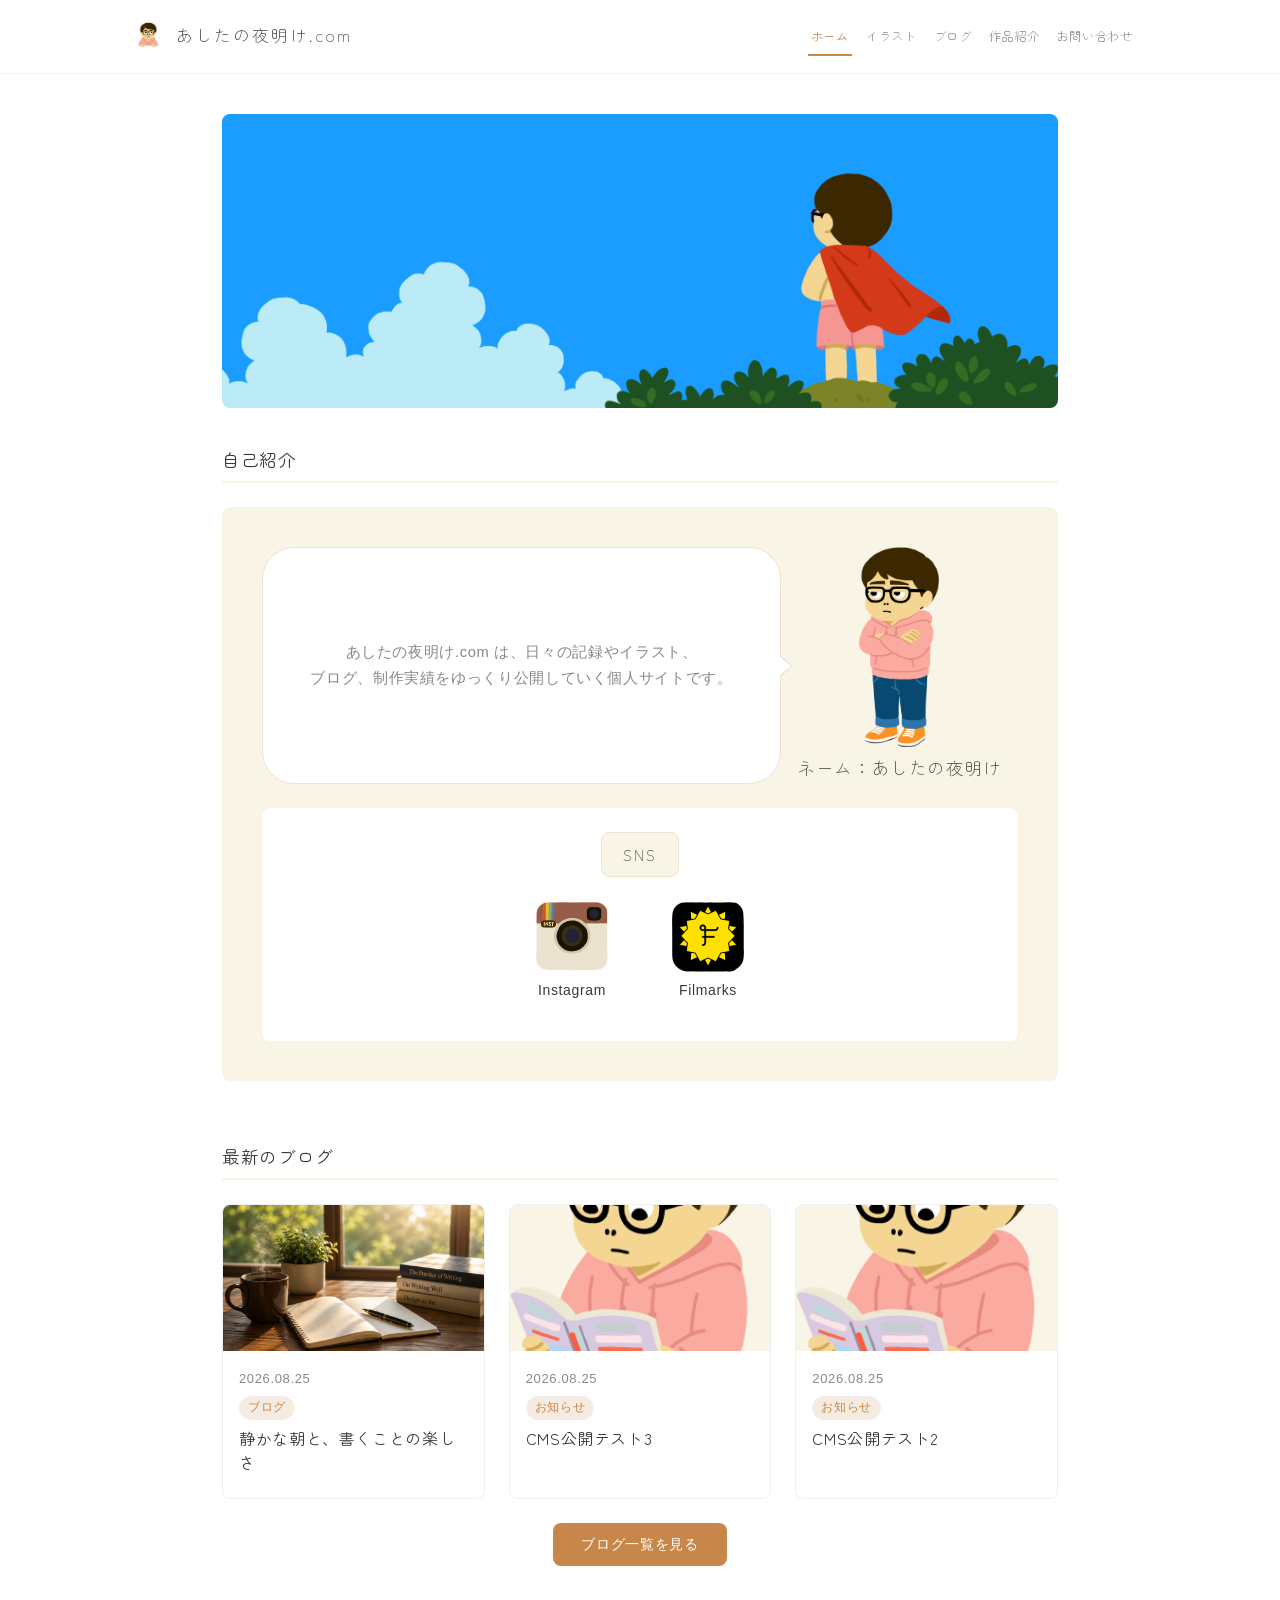
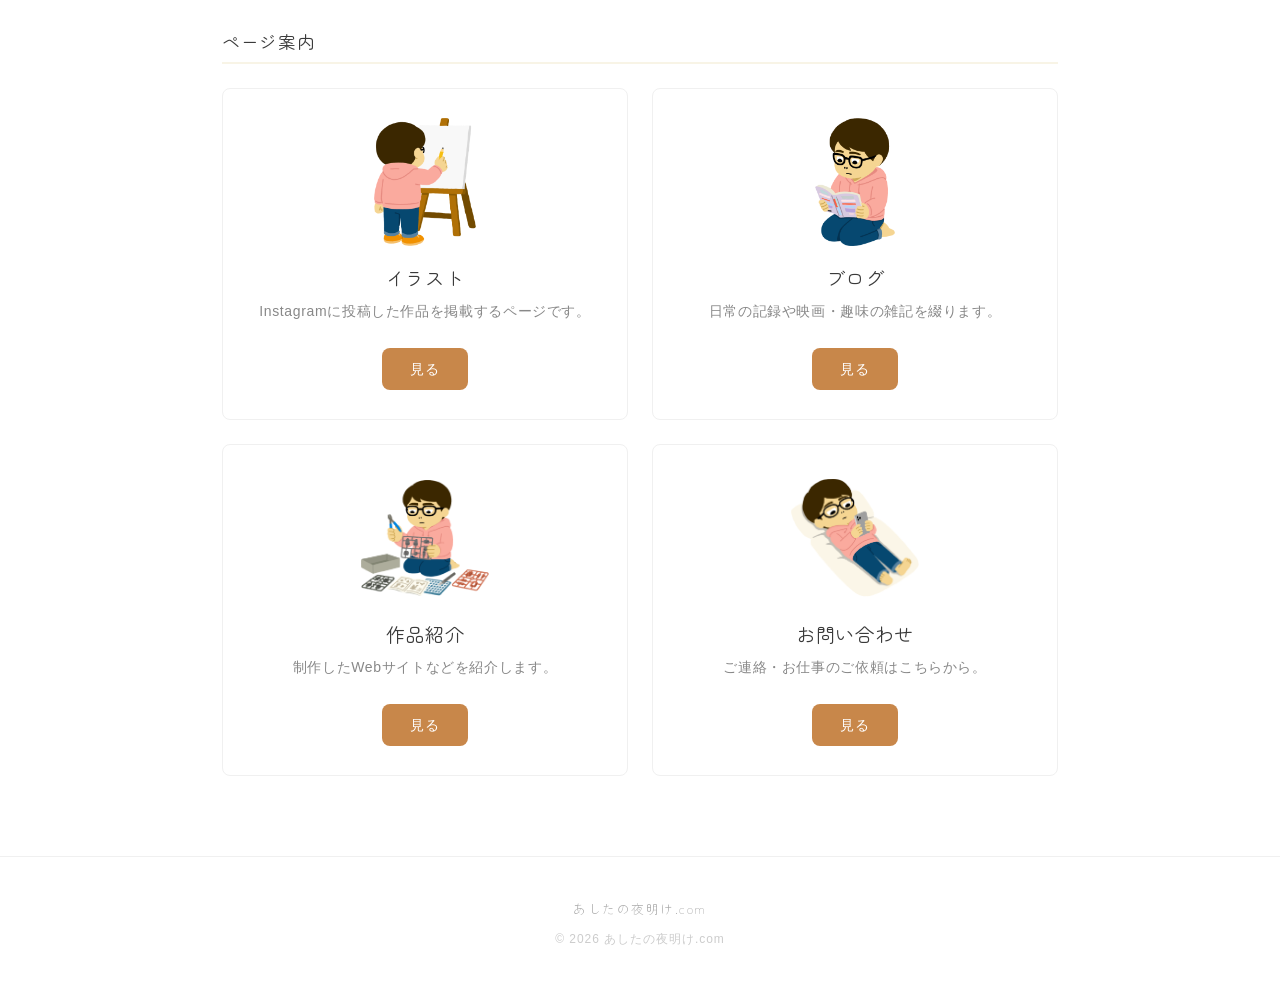
==== commit aa308d46: "ホームに最新ブログ3件を表示 Co-authored-by: Cursor <cursoragent@cursor.com>" ====
--- a/index.html
+++ b/index.html
@@ -150,6 +150,19 @@
         </div>
       </section>
 
+      <section
+        class="home-section home-latest"
+        data-home-latest-root
+        hidden
+        aria-labelledby="home-latest-heading"
+      >
+        <h2 id="home-latest-heading" class="section-heading">最新のブログ</h2>
+        <ul class="home-latest-list"></ul>
+        <p class="home-latest-more">
+          <a href="blog.html" class="home-latest-more-link">ブログ一覧を見る</a>
+        </p>
+      </section>
+
       <section class="home-section page-guide" aria-labelledby="guide-heading">
         <h2 id="guide-heading" class="section-heading">ページ案内</h2>
         <!-- ページ案内アイコン: images/guide/ 内の jpg を差し替えるだけで反映されます -->
@@ -201,5 +214,7 @@
   <button class="page-top-button" type="button" aria-label="ページトップへ戻る">↑ Top</button>
 
   <script src="script.js"></script>
+  <script src="js/blog-common.js"></script>
+  <script src="js/home-latest.js"></script>
 </body>
 </html>
--- a/style.css
+++ b/style.css
@@ -390,6 +390,90 @@
   margin-bottom: var(--space-md);
 }
 
+.home-latest[hidden] {
+  display: none !important;
+}
+
+.home-latest-list {
+  display: grid;
+  grid-template-columns: repeat(3, 1fr);
+  gap: var(--space-md);
+  margin-bottom: var(--space-md);
+}
+
+.home-latest-card {
+  display: flex;
+  flex-direction: column;
+  height: 100%;
+  overflow: hidden;
+  color: var(--color-text);
+  background-color: var(--color-white);
+  border: 1px solid var(--color-border);
+  border-radius: var(--radius);
+  transition: border-color 0.2s ease, background-color 0.2s ease;
+}
+
+.home-latest-card:hover {
+  color: var(--color-text);
+  text-decoration: none;
+  border-color: var(--color-cream-dark);
+  background-color: var(--color-cream);
+}
+
+.home-latest-thumb {
+  width: 100%;
+  aspect-ratio: 16 / 9;
+  object-fit: cover;
+  background-color: var(--color-cream);
+}
+
+.home-latest-body {
+  display: flex;
+  flex-direction: column;
+  align-items: flex-start;
+  gap: 0.25rem;
+  padding: var(--space-sm) var(--space-sm) var(--space-md);
+}
+
+.home-latest-body .blog-date {
+  margin-bottom: 0;
+}
+
+.home-latest-body .blog-category {
+  margin-bottom: 0.15rem;
+}
+
+.home-latest-title {
+  display: -webkit-box;
+  overflow: hidden;
+  font-family: var(--font-display);
+  font-size: 1rem;
+  font-weight: 400;
+  line-height: 1.5;
+  -webkit-line-clamp: 3;
+  -webkit-box-orient: vertical;
+}
+
+.home-latest-more {
+  margin: 0;
+  text-align: center;
+}
+
+.home-latest-more-link {
+  display: inline-block;
+  padding: 0.5rem 1.75rem;
+  font-size: 0.875rem;
+  color: var(--color-white);
+  background-color: var(--color-accent);
+  border-radius: var(--radius);
+  transition: background-color 0.2s;
+}
+
+.home-latest-more-link:hover {
+  color: var(--color-white);
+  background-color: var(--color-text);
+}
+
 /* 自己紹介 */
 .intro-card {
   display: flex;
@@ -694,6 +778,10 @@
 }
 
 @media (max-width: 900px) {
+  .home-latest-list {
+    grid-template-columns: repeat(2, 1fr);
+  }
+
   .instagram-gallery {
     grid-template-columns: repeat(2, 1fr);
   }
@@ -893,6 +981,24 @@
   padding: 0;
 }
 
+.blog-list[hidden] {
+  display: none !important;
+}
+
+.blog-list-message[hidden] {
+  display: none !important;
+}
+
+.blog-list-message {
+  margin: 0;
+  padding: var(--space-lg);
+  text-align: center;
+  color: var(--color-text-muted);
+  background-color: var(--color-white);
+  border: 1px solid var(--color-border);
+  border-radius: var(--radius);
+}
+
 .blog-item.is-hidden {
   display: none;
 }
@@ -914,6 +1020,15 @@
   color: var(--color-text);
   text-decoration: none;
   transition: color 0.2s ease;
+}
+
+.blog-item-thumb {
+  flex-shrink: 0;
+  width: 80px;
+  height: 80px;
+  object-fit: cover;
+  border-radius: var(--radius);
+  background-color: var(--color-cream);
 }
 
 .blog-item-link:hover {
@@ -1065,6 +1180,150 @@
   display: block;
   font-size: 0.75rem;
   color: var(--color-text-muted);
+}
+
+.blog-recent-empty {
+  font-size: 0.875rem;
+  color: var(--color-text-muted);
+}
+
+.blog-post[hidden] {
+  display: none !important;
+}
+
+.blog-post-message[hidden] {
+  display: none !important;
+}
+
+.blog-post-message {
+  margin: 0;
+  padding: var(--space-lg);
+  text-align: center;
+  color: var(--color-text-muted);
+  background-color: var(--color-white);
+  border: 1px solid var(--color-border);
+  border-radius: var(--radius);
+}
+
+.blog-post-back {
+  margin: 0 0 var(--space-md);
+}
+
+.blog-post-back-link {
+  font-size: 0.875rem;
+  color: var(--color-text-muted);
+  text-decoration: none;
+}
+
+.blog-post-back-link:hover {
+  color: var(--color-accent);
+  text-decoration: none;
+}
+
+.blog-post-header {
+  margin-bottom: var(--space-lg);
+  padding-bottom: var(--space-md);
+  border-bottom: 1px solid var(--color-border);
+}
+
+.blog-post-title {
+  margin: 0.5rem 0 0;
+  font-family: var(--font-display);
+  font-size: 1.35rem;
+  font-weight: 400;
+  line-height: 1.5;
+}
+
+.blog-post-tags {
+  display: flex;
+  flex-wrap: wrap;
+  gap: 0.5rem;
+  list-style: none;
+  margin: 0.75rem 0 0;
+  padding: 0;
+}
+
+.blog-post-tag {
+  padding: 0.15rem 0.5rem;
+  font-size: 0.75rem;
+  line-height: 1.4;
+  color: var(--color-text-muted);
+  border: 1px solid var(--color-border);
+  border-radius: 999px;
+}
+
+.blog-post-thumb[hidden] {
+  display: none !important;
+}
+
+.blog-post-thumb {
+  display: block;
+  width: 100%;
+  max-width: 480px;
+  height: auto;
+  margin-top: var(--space-sm);
+  border-radius: var(--radius);
+  object-fit: cover;
+}
+
+.blog-post-body {
+  padding-top: var(--space-md);
+  color: var(--color-text);
+}
+
+.blog-post-body p {
+  margin: 0 0 1rem;
+  line-height: 1.85;
+}
+
+.blog-post-body h2 {
+  margin: 1.75rem 0 0.75rem;
+  font-family: var(--font-display);
+  font-size: 1.1rem;
+  font-weight: 400;
+  line-height: 1.5;
+}
+
+.blog-post-body blockquote {
+  margin: 0 0 1rem;
+  padding-left: 1rem;
+  color: var(--color-text-muted);
+  border-left: 3px solid var(--color-border);
+}
+
+.blog-post-body blockquote p {
+  margin: 0 0 0.5rem;
+}
+
+.blog-post-body blockquote p:last-child {
+  margin-bottom: 0;
+}
+
+.blog-post-figure {
+  margin: 0 0 1rem;
+}
+
+.blog-post-figure img {
+  display: block;
+  width: 100%;
+  max-width: 720px;
+  height: auto;
+  border-radius: var(--radius);
+}
+
+.blog-post-sidebar-note {
+  margin: 0;
+  font-size: 0.875rem;
+}
+
+.blog-post-sidebar-note a {
+  color: var(--color-text);
+  text-decoration: none;
+}
+
+.blog-post-sidebar-note a:hover {
+  color: var(--color-accent);
+  text-decoration: none;
 }
 
 .blog-profile-avatar {
@@ -1450,6 +1709,10 @@
     grid-template-columns: 1fr;
   }
 
+  .home-latest-list {
+    grid-template-columns: 1fr;
+  }
+
   .deco-placeholder,
   .page-deco-image {
     width: 120px;
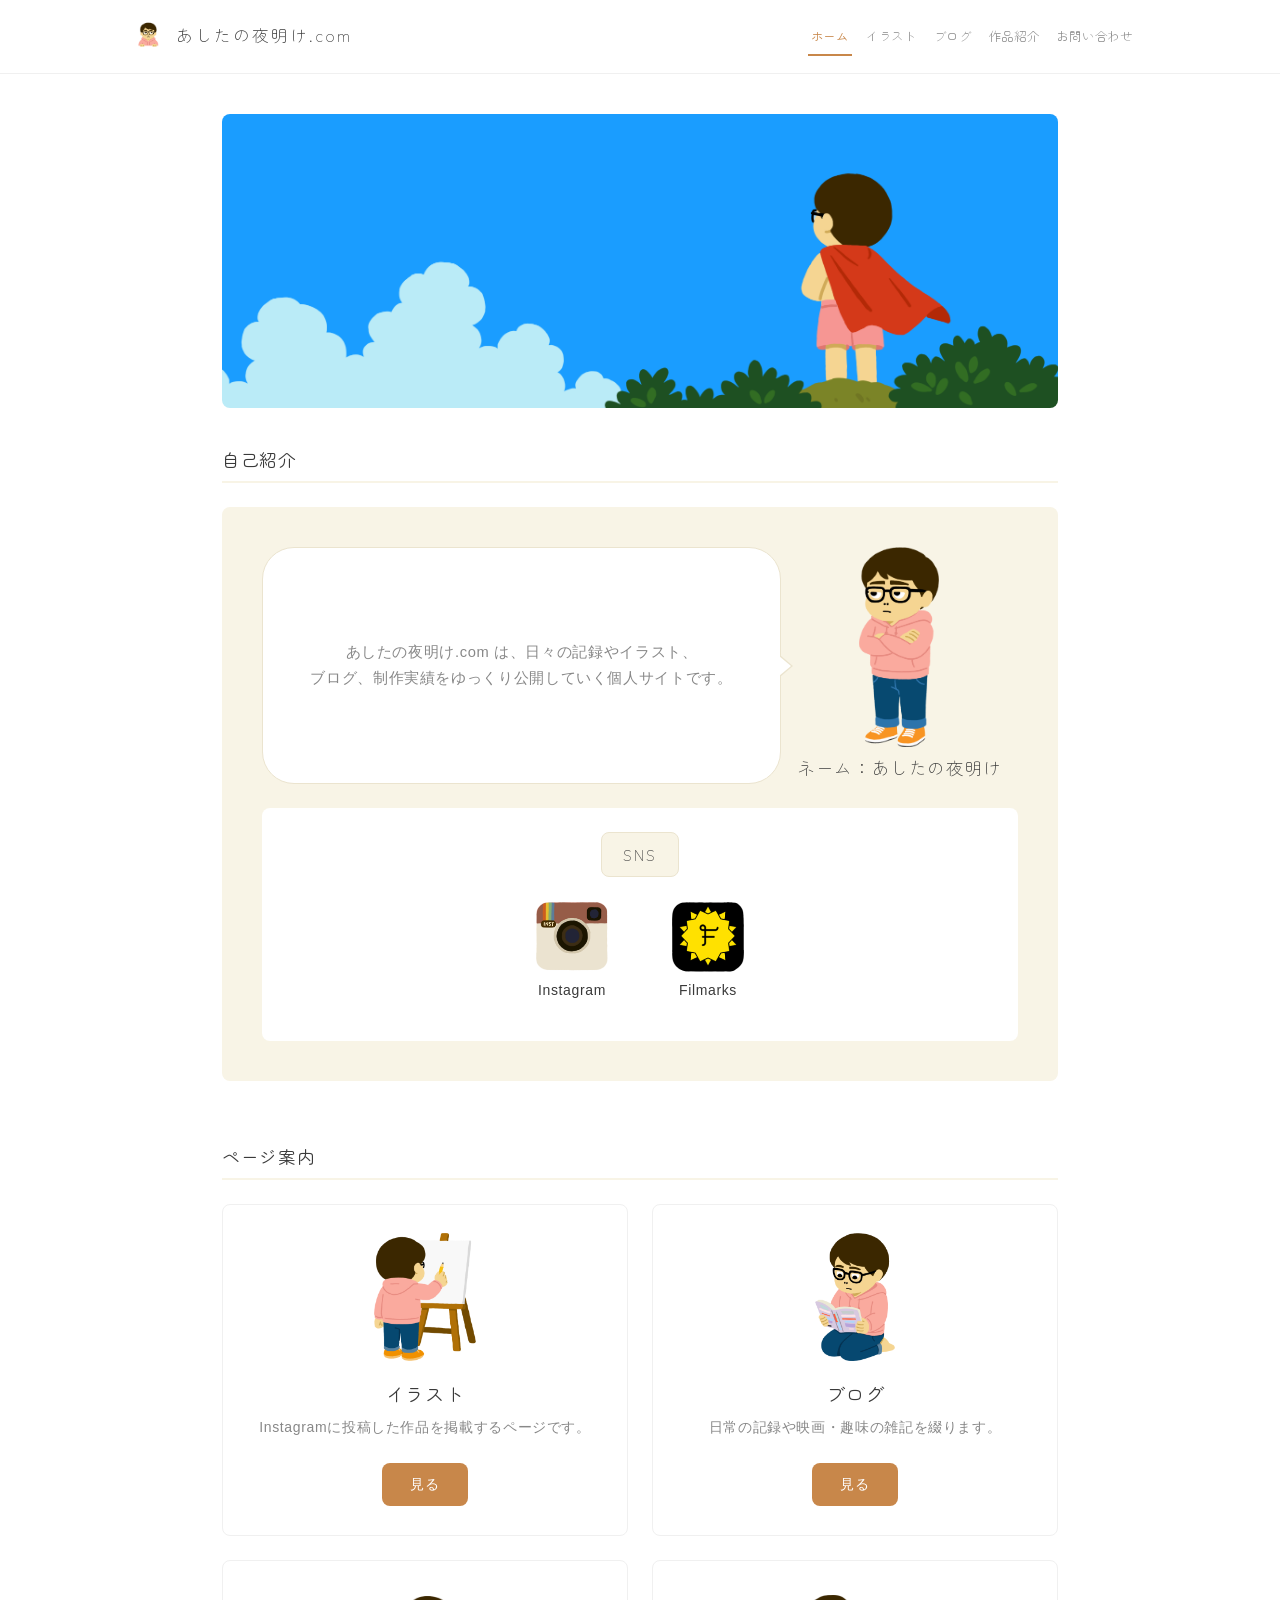
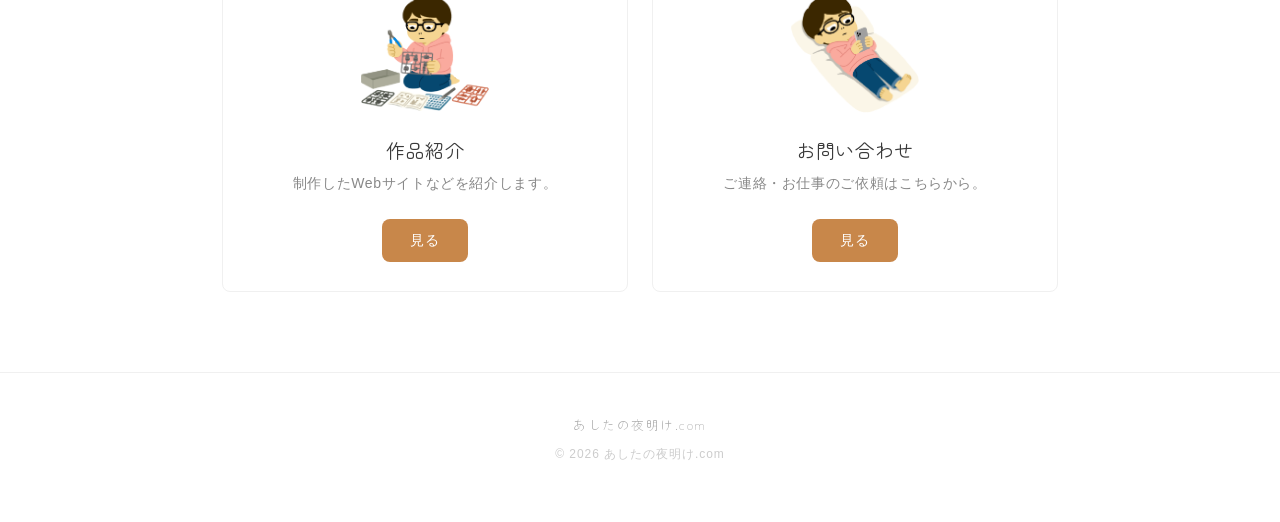
==== commit b54efd58: "ホームの最新ブログ表示を整理 Co-authored-by: Cursor <cursoragent@cursor.com>" ====
--- a/index.html
+++ b/index.html
@@ -150,19 +150,6 @@
         </div>
       </section>
 
-      <section
-        class="home-section home-latest"
-        data-home-latest-root
-        hidden
-        aria-labelledby="home-latest-heading"
-      >
-        <h2 id="home-latest-heading" class="section-heading">最新のブログ</h2>
-        <ul class="home-latest-list"></ul>
-        <p class="home-latest-more">
-          <a href="blog.html" class="home-latest-more-link">ブログ一覧を見る</a>
-        </p>
-      </section>
-
       <section class="home-section page-guide" aria-labelledby="guide-heading">
         <h2 id="guide-heading" class="section-heading">ページ案内</h2>
         <!-- ページ案内アイコン: images/guide/ 内の jpg を差し替えるだけで反映されます -->
@@ -214,7 +201,5 @@
   <button class="page-top-button" type="button" aria-label="ページトップへ戻る">↑ Top</button>
 
   <script src="script.js"></script>
-  <script src="js/blog-common.js"></script>
-  <script src="js/home-latest.js"></script>
 </body>
 </html>
--- a/style.css
+++ b/style.css
@@ -390,90 +390,6 @@
   margin-bottom: var(--space-md);
 }
 
-.home-latest[hidden] {
-  display: none !important;
-}
-
-.home-latest-list {
-  display: grid;
-  grid-template-columns: repeat(3, 1fr);
-  gap: var(--space-md);
-  margin-bottom: var(--space-md);
-}
-
-.home-latest-card {
-  display: flex;
-  flex-direction: column;
-  height: 100%;
-  overflow: hidden;
-  color: var(--color-text);
-  background-color: var(--color-white);
-  border: 1px solid var(--color-border);
-  border-radius: var(--radius);
-  transition: border-color 0.2s ease, background-color 0.2s ease;
-}
-
-.home-latest-card:hover {
-  color: var(--color-text);
-  text-decoration: none;
-  border-color: var(--color-cream-dark);
-  background-color: var(--color-cream);
-}
-
-.home-latest-thumb {
-  width: 100%;
-  aspect-ratio: 16 / 9;
-  object-fit: cover;
-  background-color: var(--color-cream);
-}
-
-.home-latest-body {
-  display: flex;
-  flex-direction: column;
-  align-items: flex-start;
-  gap: 0.25rem;
-  padding: var(--space-sm) var(--space-sm) var(--space-md);
-}
-
-.home-latest-body .blog-date {
-  margin-bottom: 0;
-}
-
-.home-latest-body .blog-category {
-  margin-bottom: 0.15rem;
-}
-
-.home-latest-title {
-  display: -webkit-box;
-  overflow: hidden;
-  font-family: var(--font-display);
-  font-size: 1rem;
-  font-weight: 400;
-  line-height: 1.5;
-  -webkit-line-clamp: 3;
-  -webkit-box-orient: vertical;
-}
-
-.home-latest-more {
-  margin: 0;
-  text-align: center;
-}
-
-.home-latest-more-link {
-  display: inline-block;
-  padding: 0.5rem 1.75rem;
-  font-size: 0.875rem;
-  color: var(--color-white);
-  background-color: var(--color-accent);
-  border-radius: var(--radius);
-  transition: background-color 0.2s;
-}
-
-.home-latest-more-link:hover {
-  color: var(--color-white);
-  background-color: var(--color-text);
-}
-
 /* 自己紹介 */
 .intro-card {
   display: flex;
@@ -778,10 +694,6 @@
 }
 
 @media (max-width: 900px) {
-  .home-latest-list {
-    grid-template-columns: repeat(2, 1fr);
-  }
-
   .instagram-gallery {
     grid-template-columns: repeat(2, 1fr);
   }
@@ -1130,6 +1042,12 @@
     background-color 0.2s ease;
 }
 
+a.blog-category-button {
+  display: block;
+  box-sizing: border-box;
+  text-decoration: none;
+}
+
 .blog-category-button:hover {
   color: var(--color-accent);
   border-color: var(--color-accent);
@@ -1266,17 +1184,20 @@
   object-fit: cover;
 }
 
-.blog-post-body {
+.blog-post-body,
+.work-detail__body {
   padding-top: var(--space-md);
   color: var(--color-text);
 }
 
-.blog-post-body p {
+.blog-post-body p,
+.work-detail__body p {
   margin: 0 0 1rem;
   line-height: 1.85;
 }
 
-.blog-post-body h2 {
+.blog-post-body h2,
+.work-detail__body h2 {
   margin: 1.75rem 0 0.75rem;
   font-family: var(--font-display);
   font-size: 1.1rem;
@@ -1284,18 +1205,21 @@
   line-height: 1.5;
 }
 
-.blog-post-body blockquote {
+.blog-post-body blockquote,
+.work-detail__body blockquote {
   margin: 0 0 1rem;
   padding-left: 1rem;
   color: var(--color-text-muted);
   border-left: 3px solid var(--color-border);
 }
 
-.blog-post-body blockquote p {
+.blog-post-body blockquote p,
+.work-detail__body blockquote p {
   margin: 0 0 0.5rem;
 }
 
-.blog-post-body blockquote p:last-child {
+.blog-post-body blockquote p:last-child,
+.work-detail__body blockquote p:last-child {
   margin-bottom: 0;
 }
 
@@ -1571,6 +1495,458 @@
   background-color: var(--color-white);
   border: 1px dashed var(--color-border);
   border-radius: var(--radius);
+}
+
+/* ========================================
+   制作実績：詳細ページ（CMS生成 /works/{slug}.html）
+   ======================================== */
+.work-detail {
+  max-width: var(--content-max);
+  width: 100%;
+  margin-inline: auto;
+  padding: 2.5rem 2rem 5rem;
+  box-sizing: border-box;
+}
+
+.work-detail__article {
+  display: flex;
+  flex-direction: column;
+  gap: var(--space-lg);
+  min-width: 0;
+  padding: var(--space-lg);
+  background-color: var(--color-white);
+  border: 1px solid var(--color-border);
+  border-radius: var(--radius);
+}
+
+.work-detail__header {
+  display: flex;
+  flex-direction: column;
+  gap: var(--space-sm);
+}
+
+.work-detail__title-row {
+  display: flex;
+  flex-wrap: wrap;
+  align-items: baseline;
+  gap: 0.55rem 0.85rem;
+}
+
+.work-detail__title {
+  margin: 0;
+  font-family: var(--font-display);
+  font-size: clamp(1.35rem, 2.8vw, 1.75rem);
+  font-weight: 400;
+  line-height: 1.45;
+  letter-spacing: 0.06em;
+  color: var(--color-text);
+}
+
+.work-detail__category {
+  display: inline-block;
+  padding: 0.22rem 0.7rem;
+  font-size: 0.75rem;
+  font-weight: 400;
+  line-height: 1.4;
+  letter-spacing: 0.06em;
+  color: var(--color-accent);
+  background-color: var(--color-accent-light);
+  border: 1px solid var(--color-border);
+  border-radius: 999px;
+}
+
+.work-detail__summary {
+  margin: 0;
+  font-size: 1rem;
+  line-height: 1.9;
+  color: var(--color-text-muted);
+}
+
+.work-detail__browser {
+  width: 100%;
+  overflow: hidden;
+  background-color: var(--color-white);
+  border: 1px solid var(--color-border);
+  border-radius: calc(var(--radius) + 2px);
+  box-shadow: var(--shadow);
+}
+
+.work-detail__browser-bar {
+  display: flex;
+  gap: 0.35rem;
+  align-items: center;
+  padding: 0.55rem 0.75rem;
+  background: linear-gradient(180deg, var(--color-cream) 0%, var(--color-cream-dark) 100%);
+  border-bottom: 1px solid var(--color-border);
+}
+
+.work-detail__browser-dot {
+  display: block;
+  width: 0.5rem;
+  height: 0.5rem;
+  border-radius: 50%;
+  background-color: var(--color-border);
+}
+
+.work-detail__browser-dot:nth-child(1) {
+  background-color: #d4a89a;
+}
+
+.work-detail__browser-dot:nth-child(2) {
+  background-color: #d4c4a0;
+}
+
+.work-detail__browser-dot:nth-child(3) {
+  background-color: #a8c4a0;
+}
+
+.work-detail__browser-screen {
+  display: block;
+  width: 100%;
+  min-width: 0;
+  background-color: var(--color-cream);
+}
+
+.work-detail__hero-image {
+  display: block;
+  width: 100%;
+  height: auto;
+}
+
+.work-detail__hero {
+  width: 100%;
+  min-width: 0;
+}
+
+.work-detail__hero--plain {
+  overflow: hidden;
+  border: 1px solid var(--color-border);
+  border-radius: var(--radius);
+  background-color: var(--color-cream);
+}
+
+.work-detail__hero-empty {
+  margin: 0;
+  padding: var(--space-lg) var(--space-md);
+  font-size: 0.875rem;
+  line-height: 1.7;
+  color: var(--color-text-muted);
+  text-align: center;
+}
+
+.work-detail__production {
+  display: flex;
+  flex-direction: column;
+  gap: var(--space-md);
+  width: 100%;
+}
+
+.work-detail__production-item {
+  min-width: 0;
+}
+
+.work-detail__section-title {
+  margin: 0 0 0.55rem;
+  font-size: 0.8125rem;
+  font-weight: 500;
+  letter-spacing: 0.08em;
+  color: var(--color-text);
+}
+
+.work-detail__tags {
+  display: flex;
+  flex-wrap: wrap;
+  gap: 0.45rem;
+  list-style: none;
+  margin: 0;
+  padding: 0;
+}
+
+.work-detail__tag {
+  padding: 0.32rem 0.7rem;
+  font-size: 0.8125rem;
+  line-height: 1.45;
+  color: var(--color-text);
+  background-color: var(--color-accent-light);
+  border: 1px solid var(--color-border);
+  border-radius: 999px;
+}
+
+.work-detail__production-text {
+  margin: 0;
+  font-size: 0.9375rem;
+  line-height: 1.9;
+  color: var(--color-text-muted);
+}
+
+.work-detail__intro {
+  width: 100%;
+  min-width: 0;
+}
+
+.work-detail__intro > .work-detail__section-title {
+  margin-bottom: 0.75rem;
+  font-family: var(--font-display);
+  font-size: 1.05rem;
+  font-weight: 400;
+  letter-spacing: 0.06em;
+}
+
+.work-detail__body {
+  padding-top: 0;
+}
+
+.work-detail__body a {
+  color: var(--color-accent);
+  text-decoration: underline;
+  text-underline-offset: 0.15em;
+}
+
+.work-detail__body a:hover {
+  color: var(--color-text);
+}
+
+.work-detail__body ul,
+.work-detail__body ol {
+  margin: 0 0 1rem;
+  padding-left: 1.35rem;
+  list-style: revert;
+}
+
+.work-detail__body li {
+  margin: 0 0 0.35rem;
+  line-height: 1.85;
+}
+
+.work-detail__gallery {
+  width: 100%;
+  min-width: 0;
+}
+
+.work-detail__gallery > .work-detail__section-title {
+  margin-bottom: 0.75rem;
+  font-family: var(--font-display);
+  font-size: 1.05rem;
+  font-weight: 400;
+  letter-spacing: 0.06em;
+}
+
+.work-gallery {
+  display: grid;
+  grid-template-columns: repeat(2, minmax(0, 1fr));
+  gap: var(--space-md);
+  list-style: none;
+  margin: 0;
+  padding: 0;
+}
+
+.work-gallery__item {
+  min-width: 0;
+  overflow: hidden;
+  border: 1px solid var(--color-border);
+  border-radius: var(--radius);
+  background-color: var(--color-cream);
+}
+
+.work-gallery__item:only-child {
+  grid-column: 1 / -1;
+}
+
+.work-gallery__image {
+  display: block;
+  width: 100%;
+  height: auto;
+}
+
+.work-detail__link {
+  display: flex;
+  justify-content: center;
+  width: 100%;
+}
+
+.work-detail__link-button {
+  display: inline-block;
+  min-height: 2.75rem;
+  padding: 0.65rem 2rem;
+  font-size: 0.875rem;
+  font-weight: 400;
+  line-height: 1.5;
+  color: var(--color-white);
+  background-color: var(--color-accent);
+  border-radius: 2rem;
+  text-decoration: none;
+  transition: background-color 0.2s ease;
+}
+
+.work-detail__link-button:hover {
+  color: var(--color-white);
+  background-color: var(--color-text);
+  text-decoration: none;
+}
+
+/* ========================================
+   制作実績：一覧ページ（works.html）
+   ======================================== */
+.works-list-section {
+  width: 100%;
+}
+
+.works-list {
+  display: grid;
+  grid-template-columns: repeat(2, minmax(0, 1fr));
+  column-gap: var(--space-md);
+  row-gap: var(--space-lg);
+  list-style: none;
+  margin: 0;
+  padding: 0;
+}
+
+.works-list-item:only-child {
+  grid-column: 1 / -1;
+}
+
+.works-list[hidden] {
+  display: none !important;
+}
+
+.works-list-message[hidden] {
+  display: none !important;
+}
+
+.works-list-message {
+  margin: 0;
+  padding: var(--space-lg);
+  text-align: center;
+  font-size: 0.9375rem;
+  line-height: 1.9;
+  color: var(--color-text-muted);
+  background-color: var(--color-white);
+  border: 1px solid var(--color-border);
+  border-radius: var(--radius);
+}
+
+.works-list-item {
+  min-width: 0;
+}
+
+.works-list-card {
+  display: flex;
+  flex-direction: column;
+  gap: var(--space-md);
+  width: 100%;
+  padding: var(--space-lg);
+  color: var(--color-text);
+  text-decoration: none;
+  background-color: var(--color-white);
+  border: 1px solid var(--color-border);
+  border-radius: var(--radius);
+  transition:
+    border-color 0.2s ease,
+    box-shadow 0.2s ease,
+    transform 0.2s ease;
+}
+
+.works-list-card:hover {
+  color: var(--color-text);
+  text-decoration: none;
+  border-color: var(--color-accent);
+  box-shadow: var(--shadow);
+  transform: translateY(-2px);
+}
+
+.works-list-card:focus {
+  outline: none;
+}
+
+.works-list-card:focus-visible {
+  border-color: var(--color-accent);
+  box-shadow: 0 0 0 3px var(--color-accent-light);
+}
+
+.works-list-visual {
+  width: 100%;
+  min-width: 0;
+  overflow: hidden;
+  background-color: var(--color-cream);
+  border: 1px solid var(--color-border);
+  border-radius: var(--radius);
+}
+
+.works-list-image {
+  display: block;
+  width: 100%;
+  height: auto;
+}
+
+.works-list-body {
+  display: flex;
+  flex-direction: column;
+  align-items: flex-start;
+  gap: 0.65rem;
+  min-width: 0;
+  width: 100%;
+}
+
+.works-list-meta {
+  display: flex;
+  flex-wrap: wrap;
+  align-items: center;
+  gap: 0.45rem 0.75rem;
+}
+
+.works-list-category {
+  display: inline-block;
+  padding: 0.22rem 0.7rem;
+  font-size: 0.75rem;
+  font-weight: 400;
+  line-height: 1.4;
+  letter-spacing: 0.06em;
+  color: var(--color-accent);
+  background-color: var(--color-accent-light);
+  border: 1px solid var(--color-border);
+  border-radius: 999px;
+}
+
+.works-list-date {
+  font-size: 0.8125rem;
+  line-height: 1.5;
+  letter-spacing: 0.04em;
+  color: var(--color-text-muted);
+}
+
+.works-list-title {
+  margin: 0;
+  font-family: var(--font-display);
+  font-size: clamp(1.15rem, 2.2vw, 1.35rem);
+  font-weight: 400;
+  line-height: 1.5;
+  letter-spacing: 0.06em;
+  color: var(--color-text);
+  overflow-wrap: anywhere;
+}
+
+.works-list-summary {
+  display: -webkit-box;
+  margin: 0;
+  overflow: hidden;
+  font-size: 0.9375rem;
+  line-height: 1.8;
+  color: var(--color-text-muted);
+  -webkit-box-orient: vertical;
+  -webkit-line-clamp: 3;
+  line-clamp: 3;
+}
+
+.works-list-cue {
+  margin-top: 0.25rem;
+  font-size: 0.875rem;
+  font-weight: 400;
+  letter-spacing: 0.06em;
+  color: var(--color-accent);
+}
+
+.works-list-card:hover .works-list-cue {
+  color: var(--color-text);
 }
 
 /* ========================================
@@ -1709,10 +2085,6 @@
     grid-template-columns: 1fr;
   }
 
-  .home-latest-list {
-    grid-template-columns: 1fr;
-  }
-
   .deco-placeholder,
   .page-deco-image {
     width: 120px;
@@ -1775,6 +2147,67 @@
   .works-coming-soon {
     padding: var(--space-md);
     font-size: 0.8125rem;
+  }
+
+  .work-detail {
+    padding: 2rem 1.25rem 4rem;
+  }
+
+  .work-detail__article {
+    gap: var(--space-md);
+    padding: var(--space-md);
+  }
+
+  .work-detail__title {
+    font-size: 1.25rem;
+  }
+
+  .work-detail__browser,
+  .work-detail__hero,
+  .work-detail__hero--plain {
+    width: 100%;
+  }
+
+  .work-detail__production {
+    gap: var(--space-sm);
+  }
+
+  .work-gallery {
+    grid-template-columns: 1fr;
+  }
+
+  .work-detail__link-button {
+    min-height: 2.875rem;
+    padding: 0.75rem 1.75rem;
+  }
+
+  .works-list {
+    grid-template-columns: 1fr;
+    column-gap: 0;
+    row-gap: var(--space-md);
+  }
+
+  .works-list-item:only-child {
+    grid-column: auto;
+  }
+
+  .works-list-card {
+    gap: var(--space-sm);
+    padding: var(--space-md);
+  }
+
+  .works-list-title {
+    font-size: 1.15rem;
+  }
+
+  .works-list-summary {
+    -webkit-line-clamp: 2;
+    line-clamp: 2;
+  }
+
+  .works-list-message {
+    padding: var(--space-md);
+    font-size: 0.875rem;
   }
 
   .intro-sns-card {
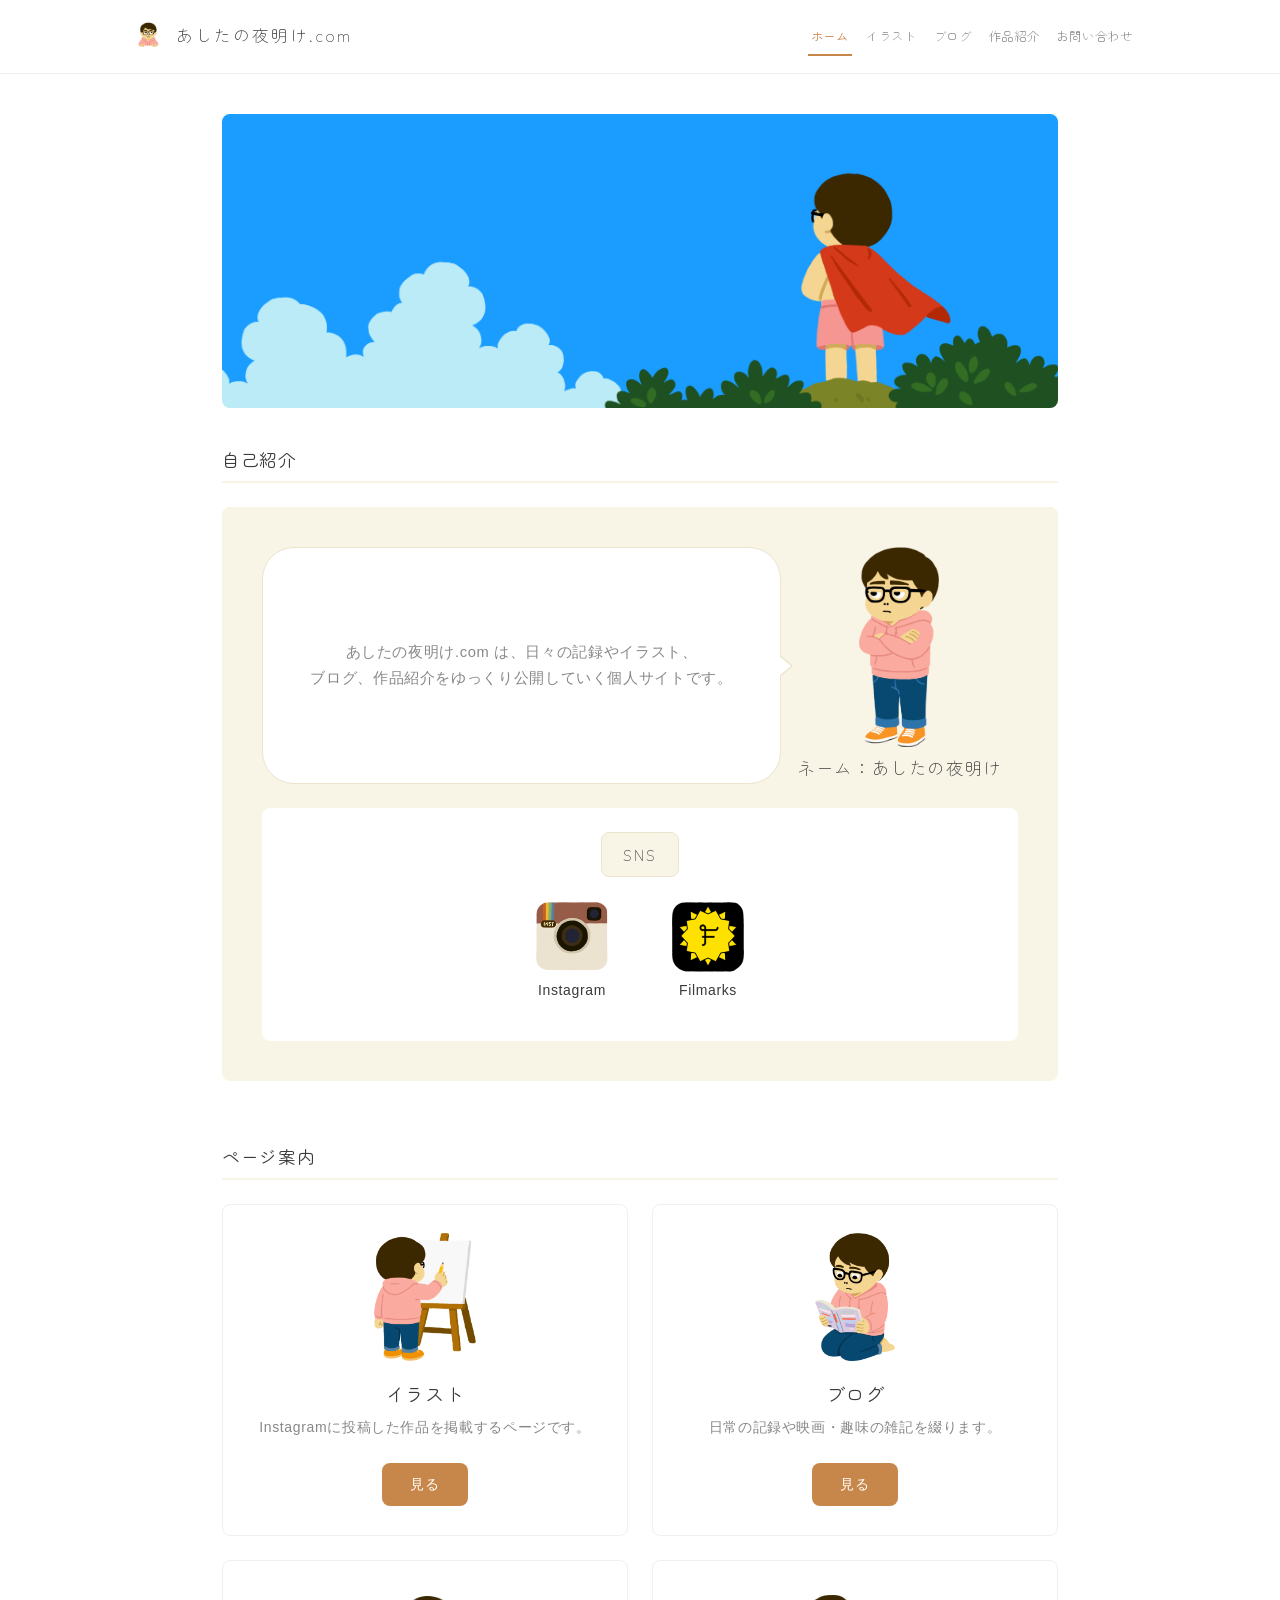
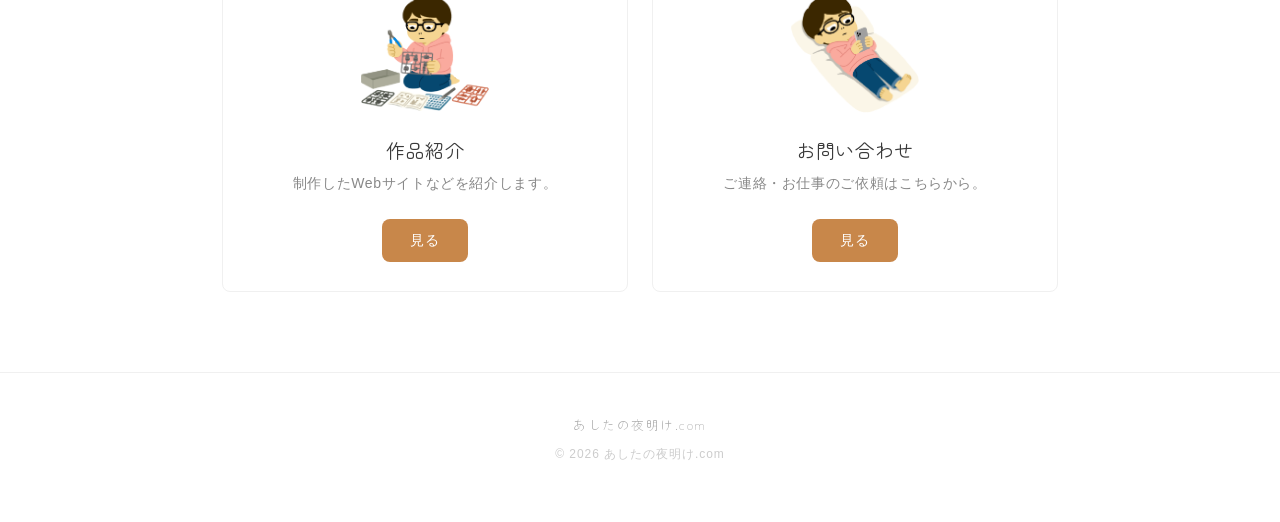
==== commit 3ef13590: "作品紹介の表記を統一 Co-authored-by: Cursor <cursoragent@cursor.com>" ====
--- a/index.html
+++ b/index.html
@@ -113,7 +113,7 @@
             <div class="intro-speech">
               <p class="intro-text">
                 <span class="intro-text-line">あしたの夜明け.com は、日々の記録やイラスト、</span>
-                <span class="intro-text-line">ブログ、制作実績をゆっくり公開していく個人サイトです。</span>
+                <span class="intro-text-line">ブログ、作品紹介をゆっくり公開していく個人サイトです。</span>
               </p>
             </div>
             <div class="intro-profile">
--- a/style.css
+++ b/style.css
@@ -1791,6 +1791,50 @@
   width: 100%;
 }
 
+.works-categories {
+  margin: 0 0 var(--space-md);
+}
+
+.works-categories[hidden] {
+  display: none;
+}
+
+.works-category-list {
+  display: flex;
+  flex-wrap: wrap;
+  justify-content: center;
+  gap: 0.45rem 0.55rem;
+  list-style: none;
+  margin: 0;
+  padding: 0;
+}
+
+.works-category-button {
+  appearance: none;
+  display: inline-block;
+  padding: 0.22rem 0.8rem;
+  font-family: inherit;
+  font-size: 0.75rem;
+  font-weight: 400;
+  line-height: 1.4;
+  letter-spacing: 0.06em;
+  color: var(--color-accent);
+  background-color: var(--color-white);
+  border: 1px solid var(--color-border);
+  border-radius: 999px;
+  cursor: pointer;
+}
+
+.works-category-button:hover {
+  border-color: var(--color-accent);
+}
+
+.works-category-button.is-active {
+  color: var(--color-white);
+  background-color: var(--color-accent);
+  border-color: var(--color-accent);
+}
+
 .works-list {
   display: grid;
   grid-template-columns: repeat(2, minmax(0, 1fr));
@@ -1827,6 +1871,10 @@
 
 .works-list-item {
   min-width: 0;
+}
+
+.works-list-item[hidden] {
+  display: none !important;
 }
 
 .works-list-card {
@@ -2181,6 +2229,15 @@
     padding: 0.75rem 1.75rem;
   }
 
+  .works-categories {
+    margin-bottom: var(--space-sm);
+  }
+
+  .works-category-list {
+    flex-wrap: wrap;
+    justify-content: center;
+  }
+
   .works-list {
     grid-template-columns: 1fr;
     column-gap: 0;
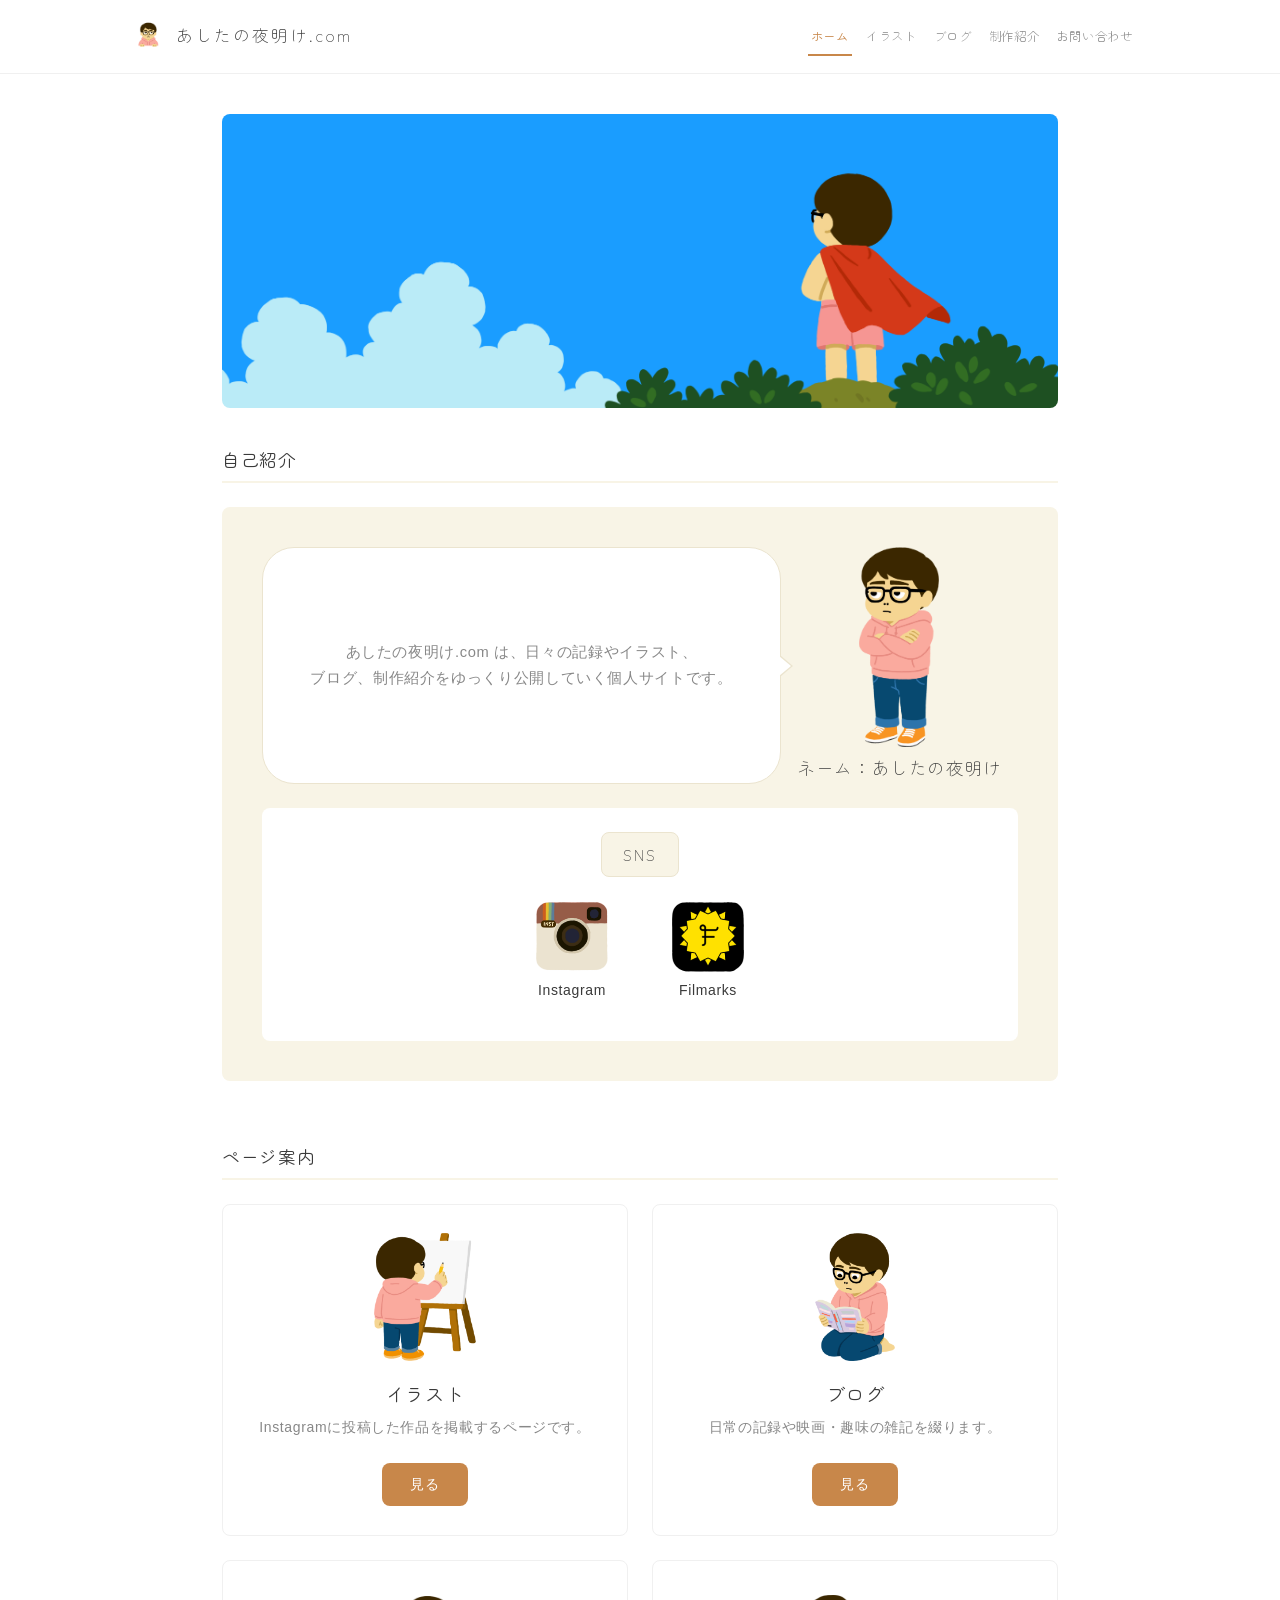
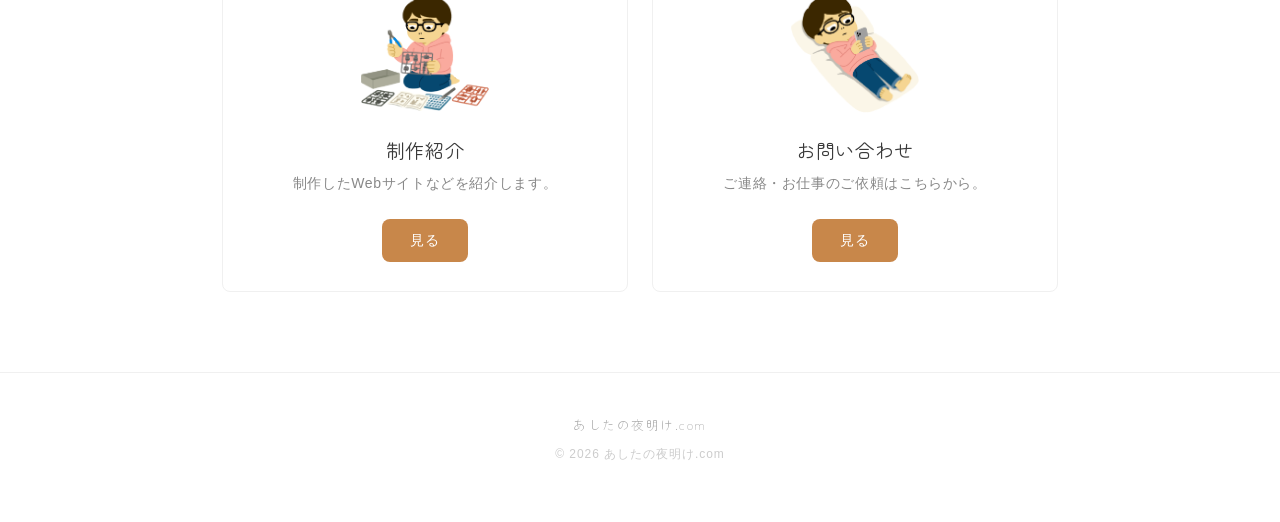
==== commit 1a494de8: "制作紹介の表記に変更 Co-authored-by: Cursor <cursoragent@cursor.com>" ====
--- a/index.html
+++ b/index.html
@@ -14,12 +14,12 @@
   </script>
   <link rel="icon" href="images/favicon.png" type="image/png">
 
-  <meta name="description" content="「あしたの夜明け」は、日々の記録やイラスト、ブログ、作品紹介をゆっくり公開していく個人サイトです。">
+  <meta name="description" content="「あしたの夜明け」は、日々の記録やイラスト、ブログ、制作紹介をゆっくり公開していく個人サイトです。">
 
   <link rel="canonical" href="https://ashitanoyoake.com/">
 
   <meta property="og:title" content="あしたの夜明け | 日常の記録・イラスト・作品">
-  <meta property="og:description" content="「あしたの夜明け」は、日々の記録やイラスト、ブログ、作品紹介をゆっくり公開していく個人サイトです。">
+  <meta property="og:description" content="「あしたの夜明け」は、日々の記録やイラスト、ブログ、制作紹介をゆっくり公開していく個人サイトです。">
   <meta property="og:type" content="website">
   <meta property="og:url" content="https://ashitanoyoake.com/">
   <meta property="og:site_name" content="あしたの夜明け">
@@ -30,7 +30,7 @@
 
   <meta name="twitter:card" content="summary">
   <meta name="twitter:title" content="あしたの夜明け | 日常の記録・イラスト・作品">
-  <meta name="twitter:description" content="「あしたの夜明け」は、日々の記録やイラスト、ブログ、作品紹介をゆっくり公開していく個人サイトです。">
+  <meta name="twitter:description" content="「あしたの夜明け」は、日々の記録やイラスト、ブログ、制作紹介をゆっくり公開していく個人サイトです。">
   <meta name="twitter:image" content="https://ashitanoyoake.com/images/ogp.png">
 
   <script type="application/ld+json">
@@ -82,7 +82,7 @@
           <li><a href="index.html" aria-current="page">ホーム</a></li>
           <li><a href="instagram.html">イラスト</a></li>
           <li><a href="blog.html">ブログ</a></li>
-          <li><a href="works.html">作品紹介</a></li>
+          <li><a href="works.html">制作紹介</a></li>
           <li><a href="contact.html">お問い合わせ</a></li>
         </ul>
       </nav>
@@ -113,7 +113,7 @@
             <div class="intro-speech">
               <p class="intro-text">
                 <span class="intro-text-line">あしたの夜明け.com は、日々の記録やイラスト、</span>
-                <span class="intro-text-line">ブログ、作品紹介をゆっくり公開していく個人サイトです。</span>
+                <span class="intro-text-line">ブログ、制作紹介をゆっくり公開していく個人サイトです。</span>
               </p>
             </div>
             <div class="intro-profile">
@@ -173,7 +173,7 @@
           <article>
             <a href="works.html" class="guide-card-link">
               <img src="images/guide/works.jpg" alt="" class="guide-icon" width="128" height="128">
-              <h3 class="guide-card-title">作品紹介</h3>
+              <h3 class="guide-card-title">制作紹介</h3>
               <p class="guide-card-text">制作したWebサイトなどを紹介します。</p>
               <span class="guide-card-more">見る</span>
             </a>
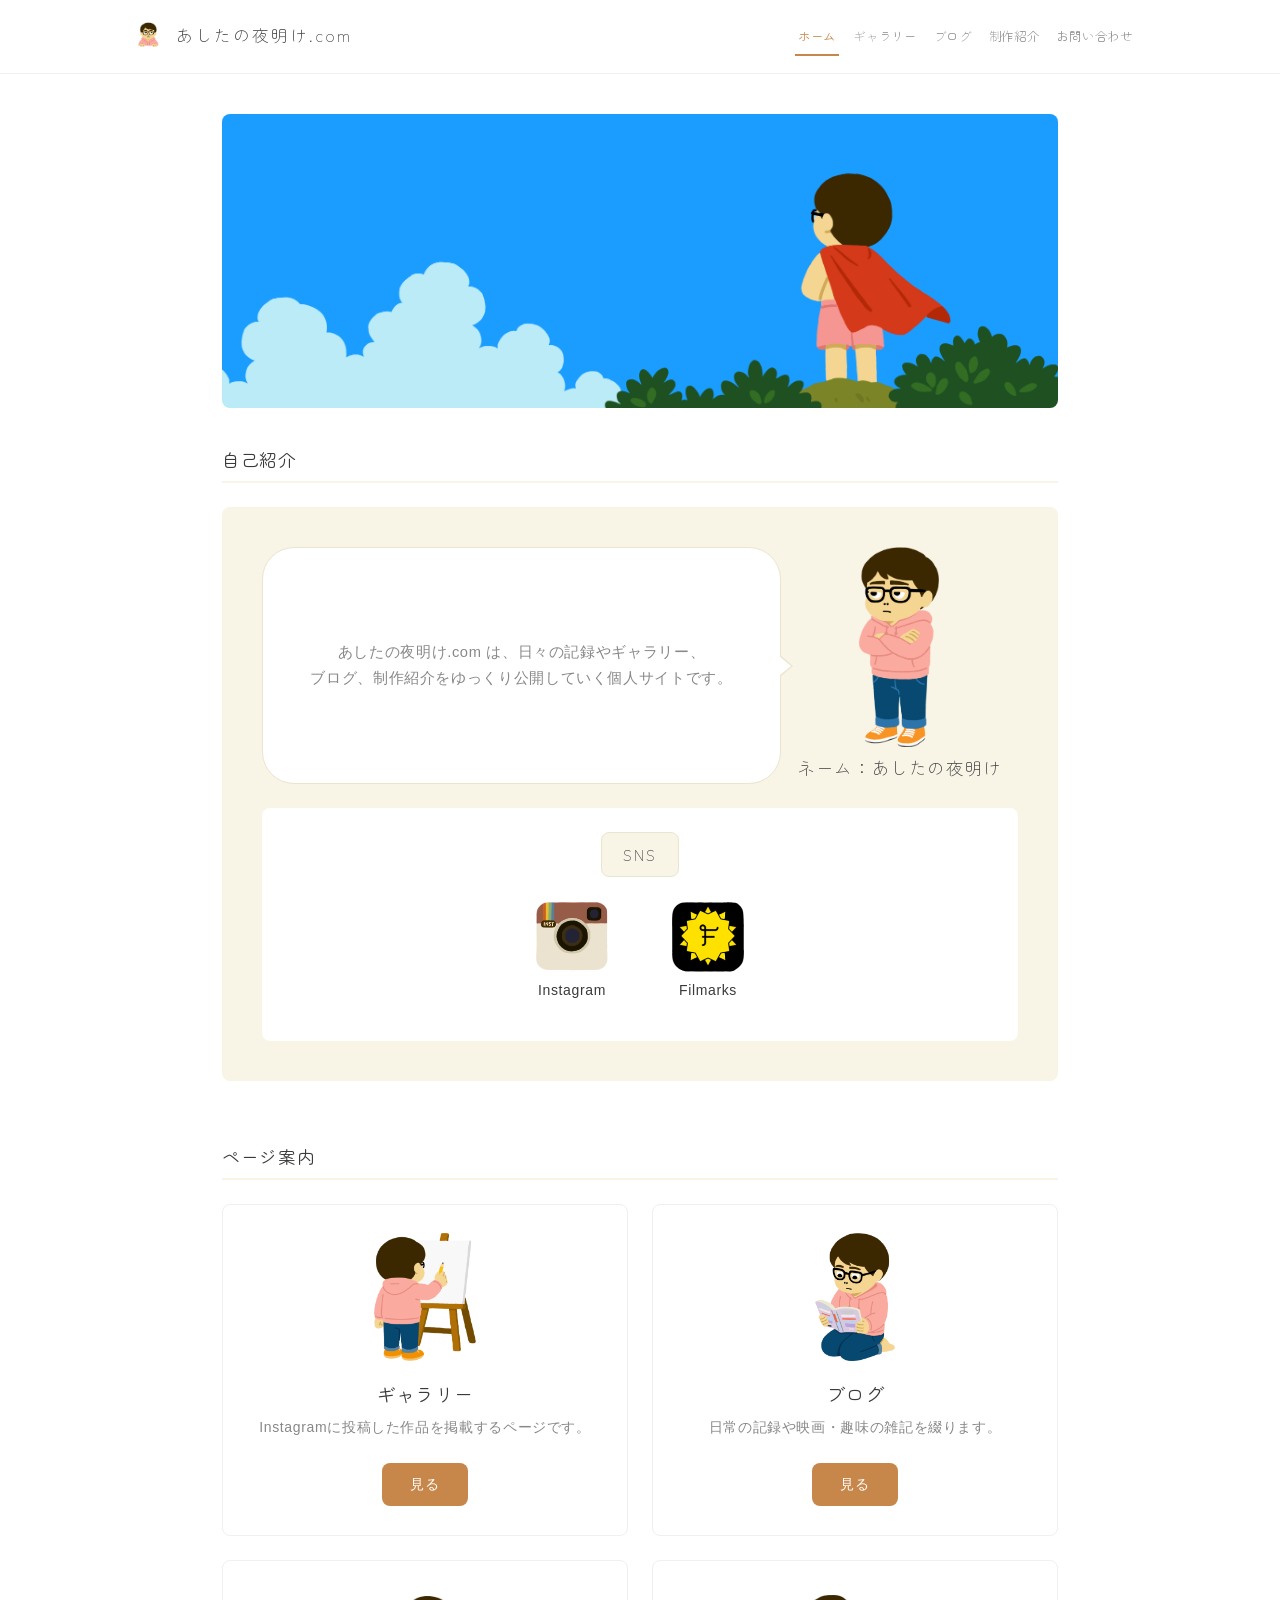
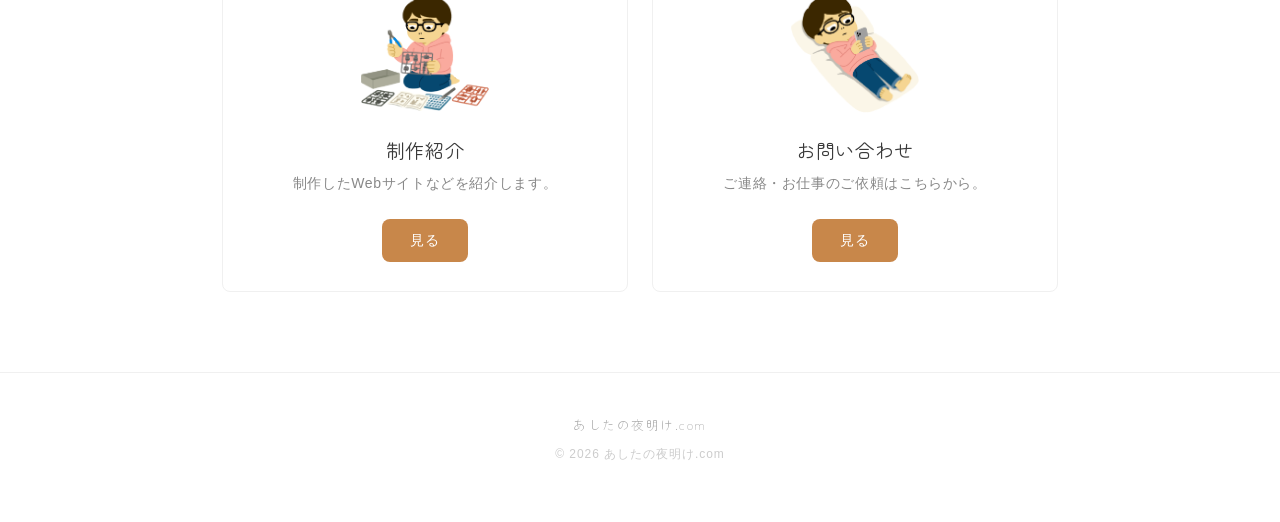
==== commit 20dbd473: "ギャラリーのカテゴリー表示に対応 Co-authored-by: Cursor <cursoragent@cursor.com>" ====
--- a/index.html
+++ b/index.html
@@ -14,12 +14,12 @@
   </script>
   <link rel="icon" href="images/favicon.png" type="image/png">
 
-  <meta name="description" content="「あしたの夜明け」は、日々の記録やイラスト、ブログ、制作紹介をゆっくり公開していく個人サイトです。">
+  <meta name="description" content="「あしたの夜明け」は、日々の記録やギャラリー、ブログ、制作紹介をゆっくり公開していく個人サイトです。">
 
   <link rel="canonical" href="https://ashitanoyoake.com/">
 
-  <meta property="og:title" content="あしたの夜明け | 日常の記録・イラスト・作品">
-  <meta property="og:description" content="「あしたの夜明け」は、日々の記録やイラスト、ブログ、制作紹介をゆっくり公開していく個人サイトです。">
+  <meta property="og:title" content="あしたの夜明け | 日常の記録・ギャラリー・作品">
+  <meta property="og:description" content="「あしたの夜明け」は、日々の記録やギャラリー、ブログ、制作紹介をゆっくり公開していく個人サイトです。">
   <meta property="og:type" content="website">
   <meta property="og:url" content="https://ashitanoyoake.com/">
   <meta property="og:site_name" content="あしたの夜明け">
@@ -29,8 +29,8 @@
   <meta property="og:image:type" content="image/png">
 
   <meta name="twitter:card" content="summary">
-  <meta name="twitter:title" content="あしたの夜明け | 日常の記録・イラスト・作品">
-  <meta name="twitter:description" content="「あしたの夜明け」は、日々の記録やイラスト、ブログ、制作紹介をゆっくり公開していく個人サイトです。">
+  <meta name="twitter:title" content="あしたの夜明け | 日常の記録・ギャラリー・作品">
+  <meta name="twitter:description" content="「あしたの夜明け」は、日々の記録やギャラリー、ブログ、制作紹介をゆっくり公開していく個人サイトです。">
   <meta name="twitter:image" content="https://ashitanoyoake.com/images/ogp.png">
 
   <script type="application/ld+json">
@@ -80,7 +80,7 @@
       <nav class="site-nav" id="site-nav" aria-label="メインナビゲーション">
         <ul class="nav-list">
           <li><a href="index.html" aria-current="page">ホーム</a></li>
-          <li><a href="instagram.html">イラスト</a></li>
+          <li><a href="instagram.html">ギャラリー</a></li>
           <li><a href="blog.html">ブログ</a></li>
           <li><a href="works.html">制作紹介</a></li>
           <li><a href="contact.html">お問い合わせ</a></li>
@@ -112,7 +112,7 @@
           <div class="intro-dialogue">
             <div class="intro-speech">
               <p class="intro-text">
-                <span class="intro-text-line">あしたの夜明け.com は、日々の記録やイラスト、</span>
+                <span class="intro-text-line">あしたの夜明け.com は、日々の記録やギャラリー、</span>
                 <span class="intro-text-line">ブログ、制作紹介をゆっくり公開していく個人サイトです。</span>
               </p>
             </div>
@@ -157,7 +157,7 @@
           <article>
             <a href="instagram.html" class="guide-card-link">
               <img src="images/guide/illustration.jpg" alt="" class="guide-icon" width="128" height="128">
-              <h3 class="guide-card-title">イラスト</h3>
+              <h3 class="guide-card-title">ギャラリー</h3>
               <p class="guide-card-text">Instagramに投稿した作品を掲載するページです。</p>
               <span class="guide-card-more">見る</span>
             </a>
--- a/style.css
+++ b/style.css
@@ -671,7 +671,7 @@
 }
 
 /* ========================================
-   イラスト：ギャラリー
+   ギャラリー
    ======================================== */
 .gallery {
   display: grid;
@@ -718,6 +718,7 @@
 }
 
 .instagram-gallery-item {
+  position: relative;
   display: block;
   width: 100%;
   aspect-ratio: 1 / 1;
@@ -744,6 +745,144 @@
   width: 100%;
   height: 100%;
   object-fit: cover;
+}
+
+.instagram-gallery-thumb {
+  display: block;
+  width: 100%;
+  height: 100%;
+}
+
+.instagram-carousel-badge {
+  position: absolute;
+  top: 0.45rem;
+  right: 0.45rem;
+  width: 0.85rem;
+  height: 0.85rem;
+  pointer-events: none;
+}
+
+.instagram-carousel-badge::before,
+.instagram-carousel-badge::after {
+  content: "";
+  position: absolute;
+  inset: 0;
+  border: 1px solid rgba(255, 255, 255, 0.95);
+  border-radius: 0.12rem;
+  background-color: rgba(0, 0, 0, 0.28);
+}
+
+.instagram-carousel-badge::before {
+  transform: translate(0.18rem, -0.18rem);
+}
+
+.instagram-carousel-badge::after {
+  transform: none;
+}
+
+.instagram-categories {
+  margin: 0 0 var(--space-md);
+}
+
+.instagram-categories[hidden] {
+  display: none;
+}
+
+.instagram-category-list {
+  display: flex;
+  flex-wrap: wrap;
+  justify-content: center;
+  gap: 0.45rem 0.55rem;
+  list-style: none;
+  margin: 0;
+  padding: 0;
+}
+
+.instagram-category-link {
+  appearance: none;
+  display: inline-block;
+  padding: 0.22rem 0.8rem;
+  font-family: inherit;
+  font-size: 0.75rem;
+  font-weight: 400;
+  line-height: 1.4;
+  letter-spacing: 0.06em;
+  color: var(--color-accent);
+  background-color: var(--color-white);
+  border: 1px solid var(--color-border);
+  border-radius: 999px;
+  cursor: pointer;
+}
+
+.instagram-category-link:hover,
+.instagram-category-link:focus-visible {
+  border-color: var(--color-accent);
+  outline: none;
+}
+
+.instagram-category-link.is-current {
+  color: var(--color-white);
+  background-color: var(--color-accent);
+  border-color: var(--color-accent);
+}
+
+.instagram-pagination {
+  margin: var(--space-lg) 0 0;
+}
+
+.instagram-pagination[hidden] {
+  display: none;
+}
+
+.instagram-pagination-list {
+  display: flex;
+  flex-wrap: wrap;
+  justify-content: center;
+  align-items: center;
+  gap: 0.3rem;
+  list-style: none;
+  margin: 0;
+  padding: 0;
+}
+
+.instagram-pagination-button {
+  appearance: none;
+  min-width: 2rem;
+  height: 2rem;
+  padding: 0 0.5rem;
+  font-family: inherit;
+  font-size: 0.78rem;
+  line-height: 1;
+  color: var(--color-text-muted);
+  background-color: var(--color-white);
+  border: 1px solid var(--color-border);
+  border-radius: var(--radius);
+  cursor: pointer;
+}
+
+.instagram-pagination-button:hover,
+.instagram-pagination-button:focus-visible {
+  color: var(--color-accent);
+  border-color: var(--color-accent);
+  outline: none;
+}
+
+.instagram-pagination-button.is-current {
+  color: var(--color-white);
+  background-color: var(--color-accent);
+  border-color: var(--color-accent);
+}
+
+.instagram-pagination-button:disabled {
+  opacity: 0.35;
+  cursor: default;
+}
+
+.instagram-pagination-ellipsis {
+  min-width: 1.2rem;
+  color: var(--color-text-muted);
+  font-size: 0.78rem;
+  text-align: center;
 }
 
 /* Instagram モーダル */
@@ -792,6 +931,27 @@
 .instagram-modal-caption {
   margin-top: var(--space-sm);
   text-align: center;
+}
+
+.instagram-modal-date {
+  margin: 0 0 var(--space-xs);
+  color: var(--color-white);
+  font-size: 0.8125rem;
+}
+
+.instagram-modal-counter {
+  margin: var(--space-xs) 0 0;
+  color: var(--color-white);
+  font-size: 0.8125rem;
+}
+
+.instagram-modal-counter[hidden] {
+  display: none;
+}
+
+.instagram-modal-prev[hidden],
+.instagram-modal-next[hidden] {
+  display: none;
 }
 
 .instagram-modal-link {
@@ -2238,6 +2398,16 @@
     justify-content: center;
   }
 
+  .instagram-categories {
+    margin-bottom: var(--space-sm);
+  }
+
+  .instagram-category-list,
+  .instagram-pagination-list {
+    flex-wrap: wrap;
+    justify-content: center;
+  }
+
   .works-list {
     grid-template-columns: 1fr;
     column-gap: 0;
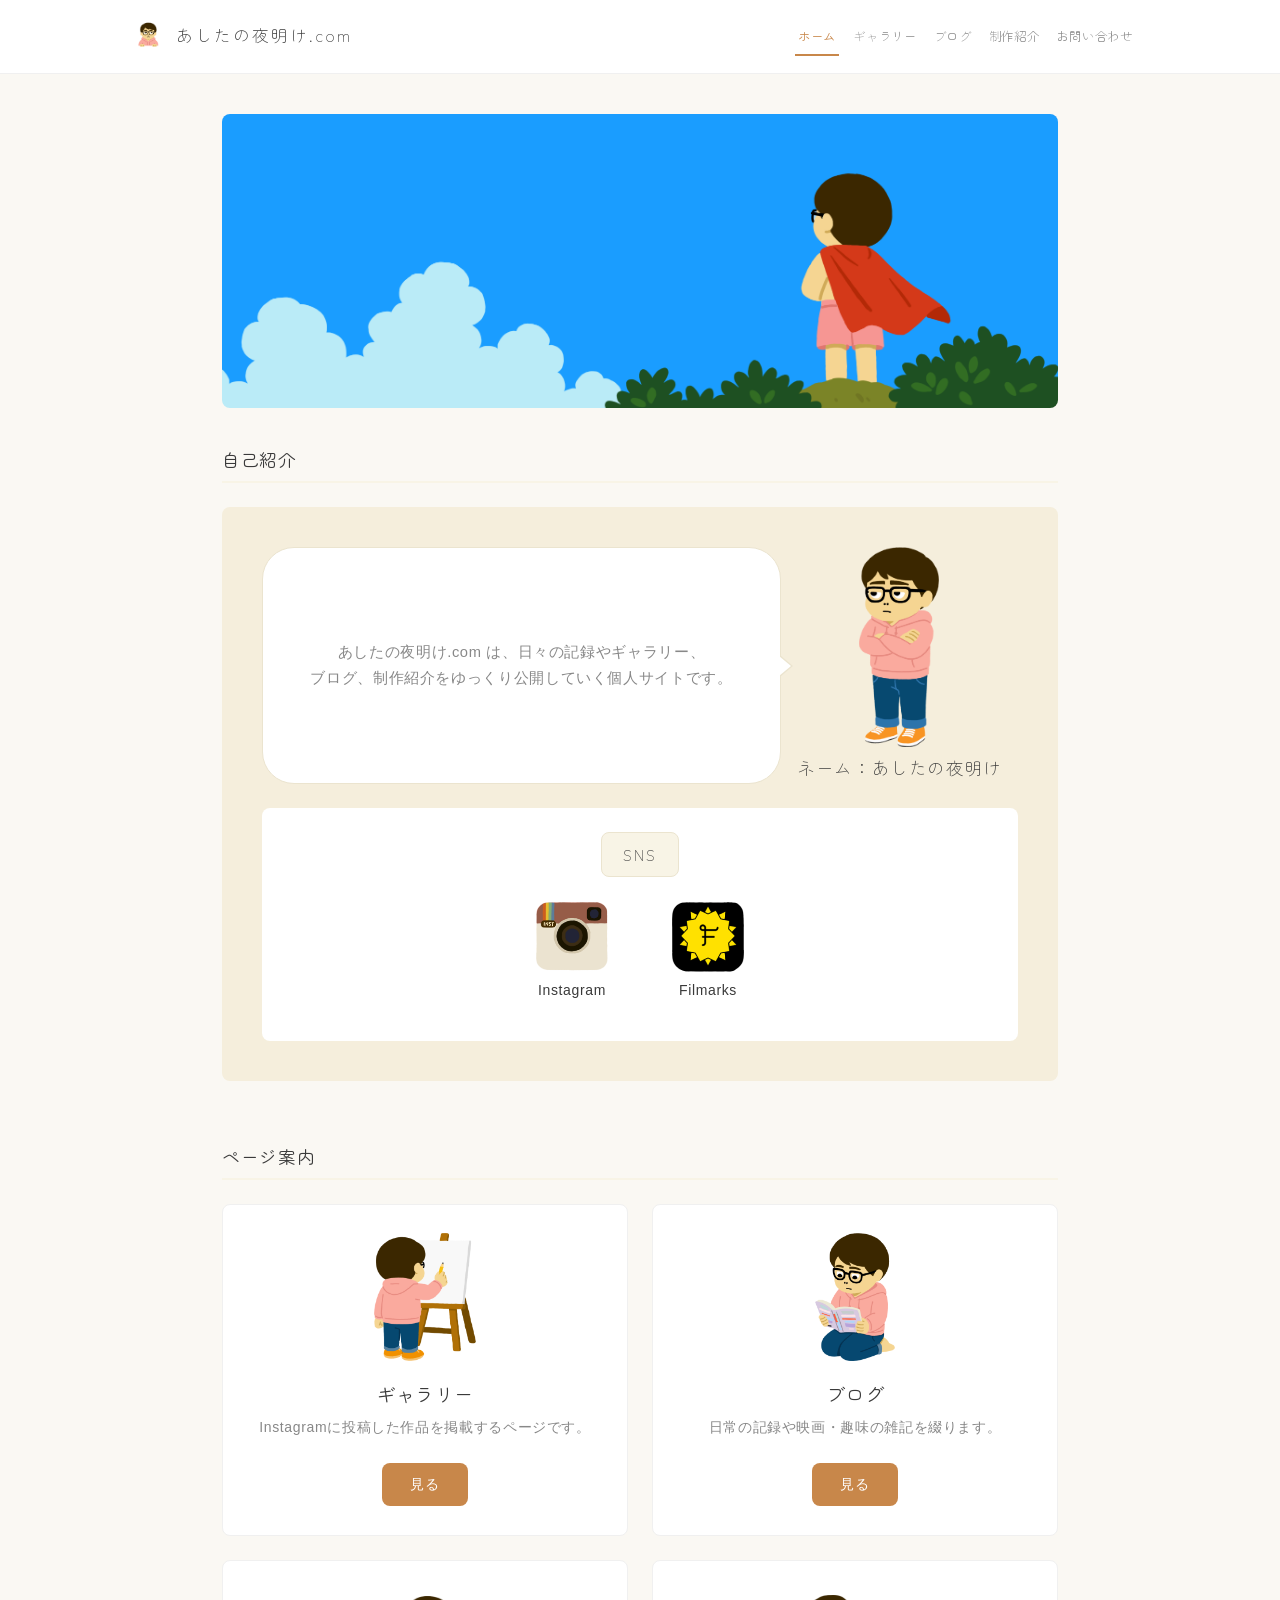
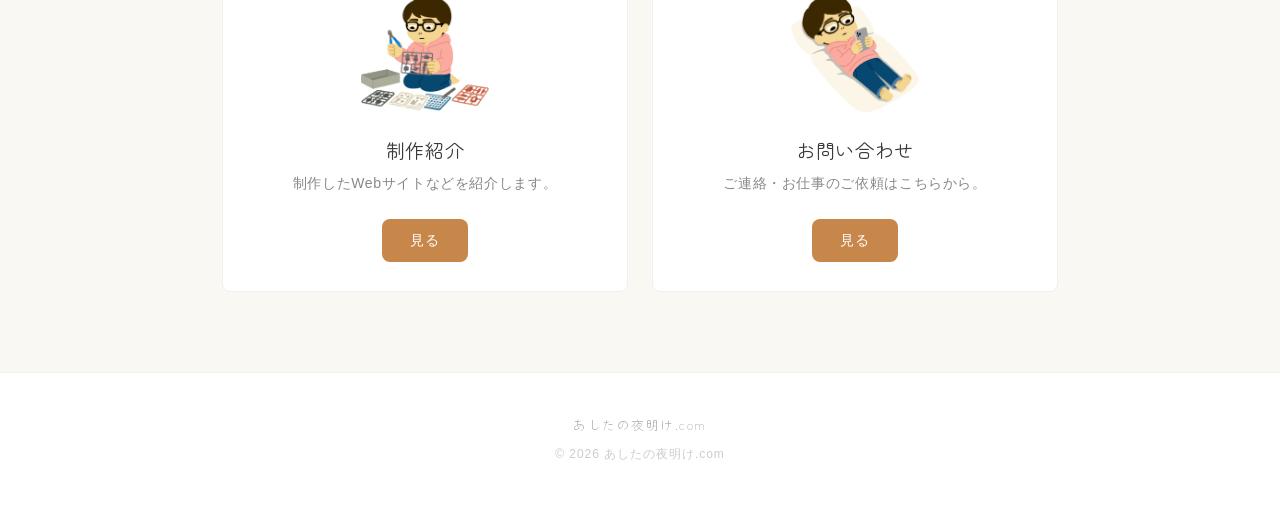
==== commit 6f23ae8c: "トップページのSNSリンクを設定 Co-authored-by: Cursor <cursoragent@cursor.com>" ====
--- a/index.html
+++ b/index.html
@@ -133,13 +133,13 @@
               <!-- SNSアイコン: images/sns/ 内の jpg を差し替えるだけで反映されます -->
               <ul class="sns-list">
                 <li>
-                  <a href="#" class="sns-link">
+                  <a href="https://www.instagram.com/ashitanoyoakedotcom/" class="sns-link">
                     <img src="images/sns/instagram.jpg" alt="" class="sns-icon" width="64" height="64">
                     <span class="sns-label">Instagram</span>
                   </a>
                 </li>
                 <li>
-                  <a href="#" class="sns-link">
+                  <a href="https://filmarks.com/users/ashitanoyoake" class="sns-link">
                     <img src="images/sns/filmarks.jpg" alt="" class="sns-icon" width="64" height="64">
                     <span class="sns-label">Filmarks</span>
                   </a>
--- a/style.css
+++ b/style.css
@@ -5,6 +5,8 @@
   --color-cream: #f8f4e6;
   --color-cream-dark: #ebe4cf;
   --color-white: #ffffff;
+  --color-bg: #faf8f3; /* ページ全体のベース背景（試作） */
+  --color-intro-bg: #f5eedc; /* 自己紹介エリア背景（試作） */
   --color-text: #3a3a3a;
   --color-text-muted: #888888;
   --color-border: #f0f0f0;
@@ -43,7 +45,7 @@
   line-height: 1.9;
   letter-spacing: 0.04em;
   color: var(--color-text);
-  background-color: var(--color-white);
+  background-color: var(--color-bg);
 }
 
 img {
@@ -398,7 +400,7 @@
   padding: var(--space-lg);
   border: none;
   border-radius: var(--radius);
-  background-color: var(--color-cream);
+  background-color: var(--color-intro-bg);
 }
 
 .intro-sns {
